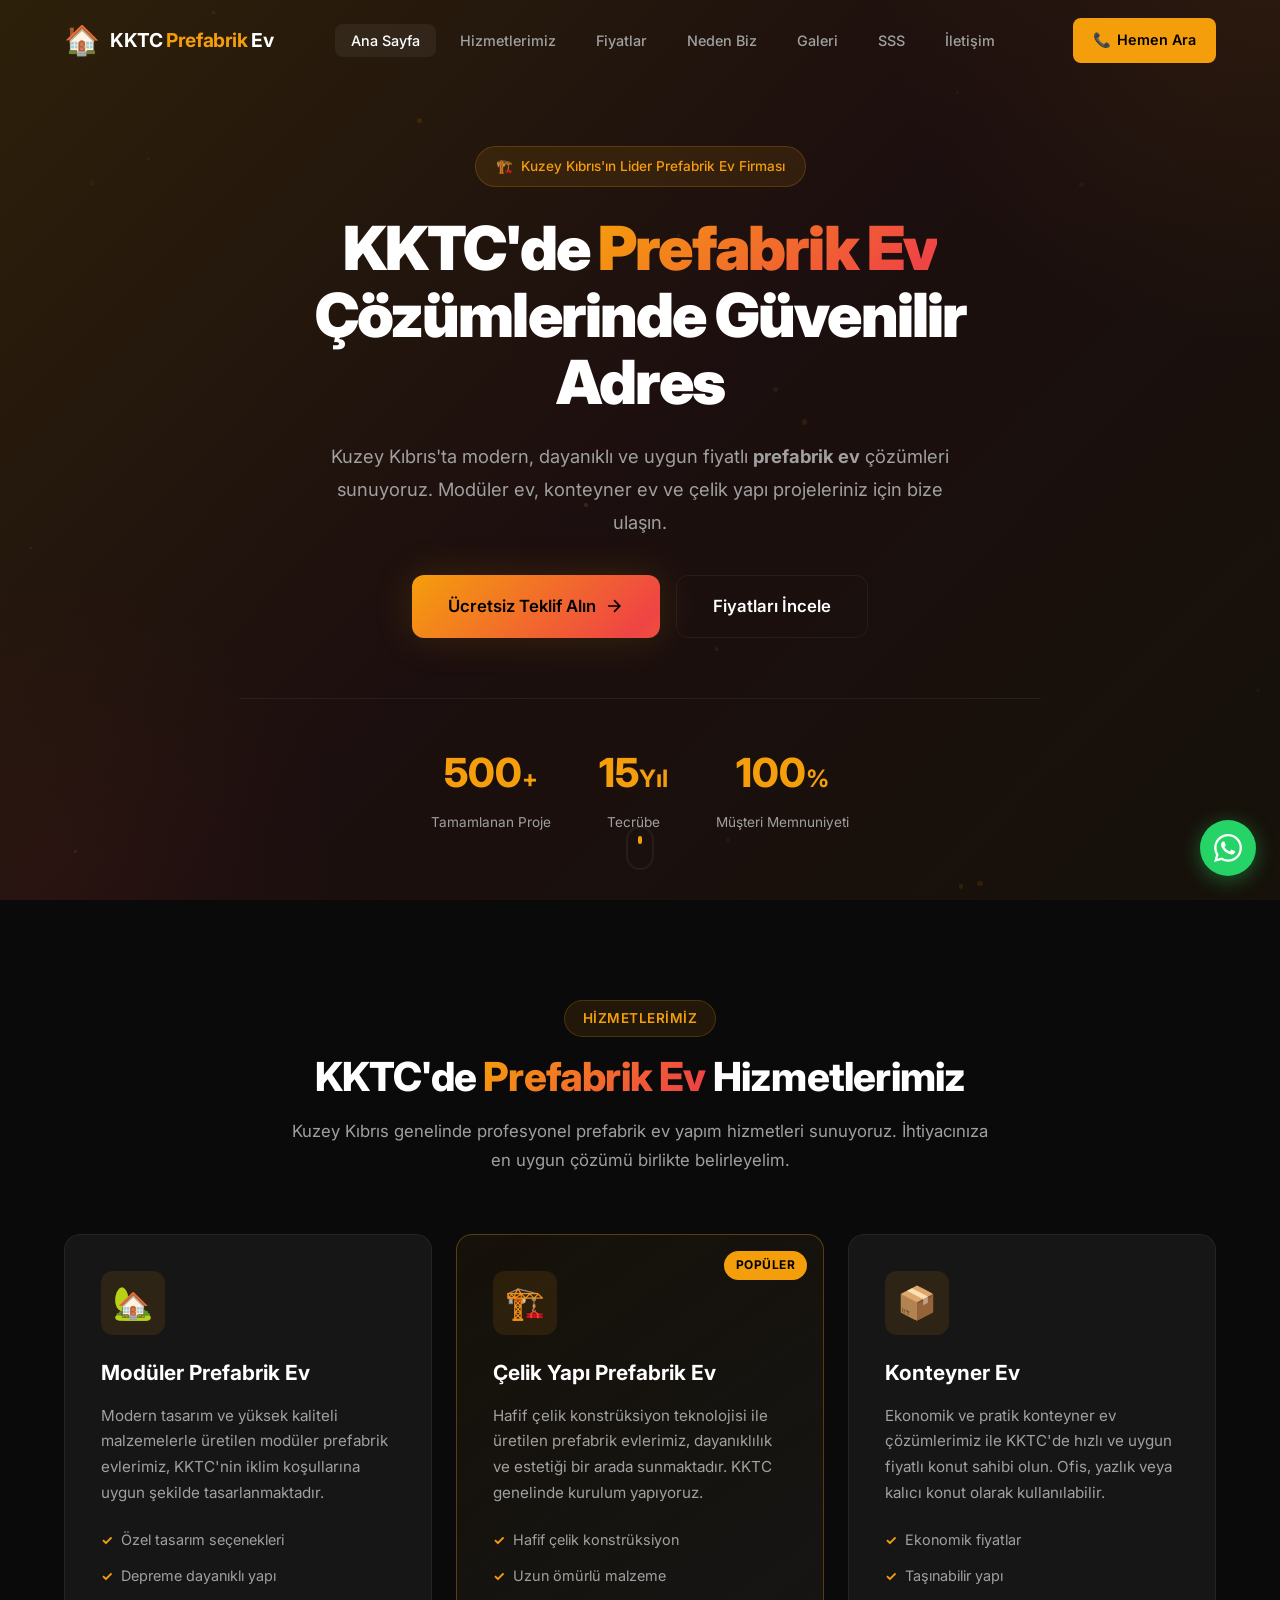
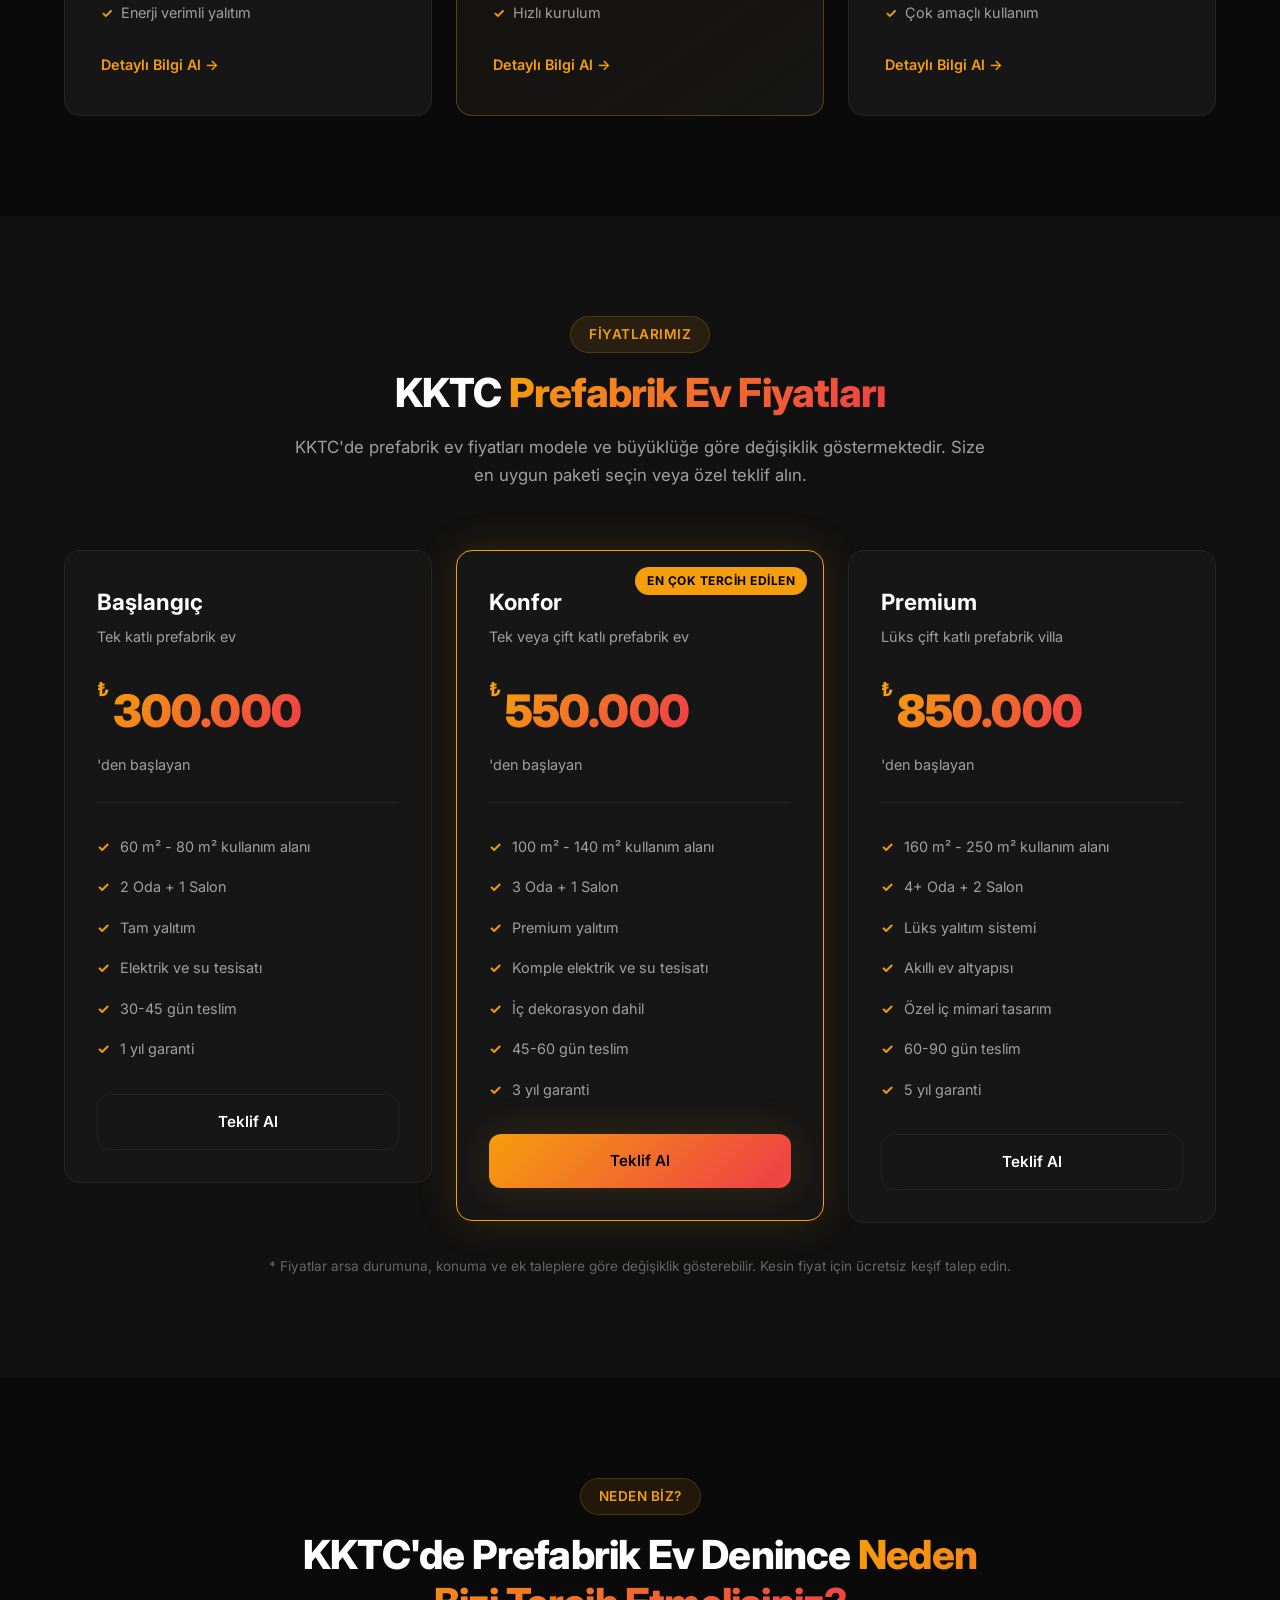
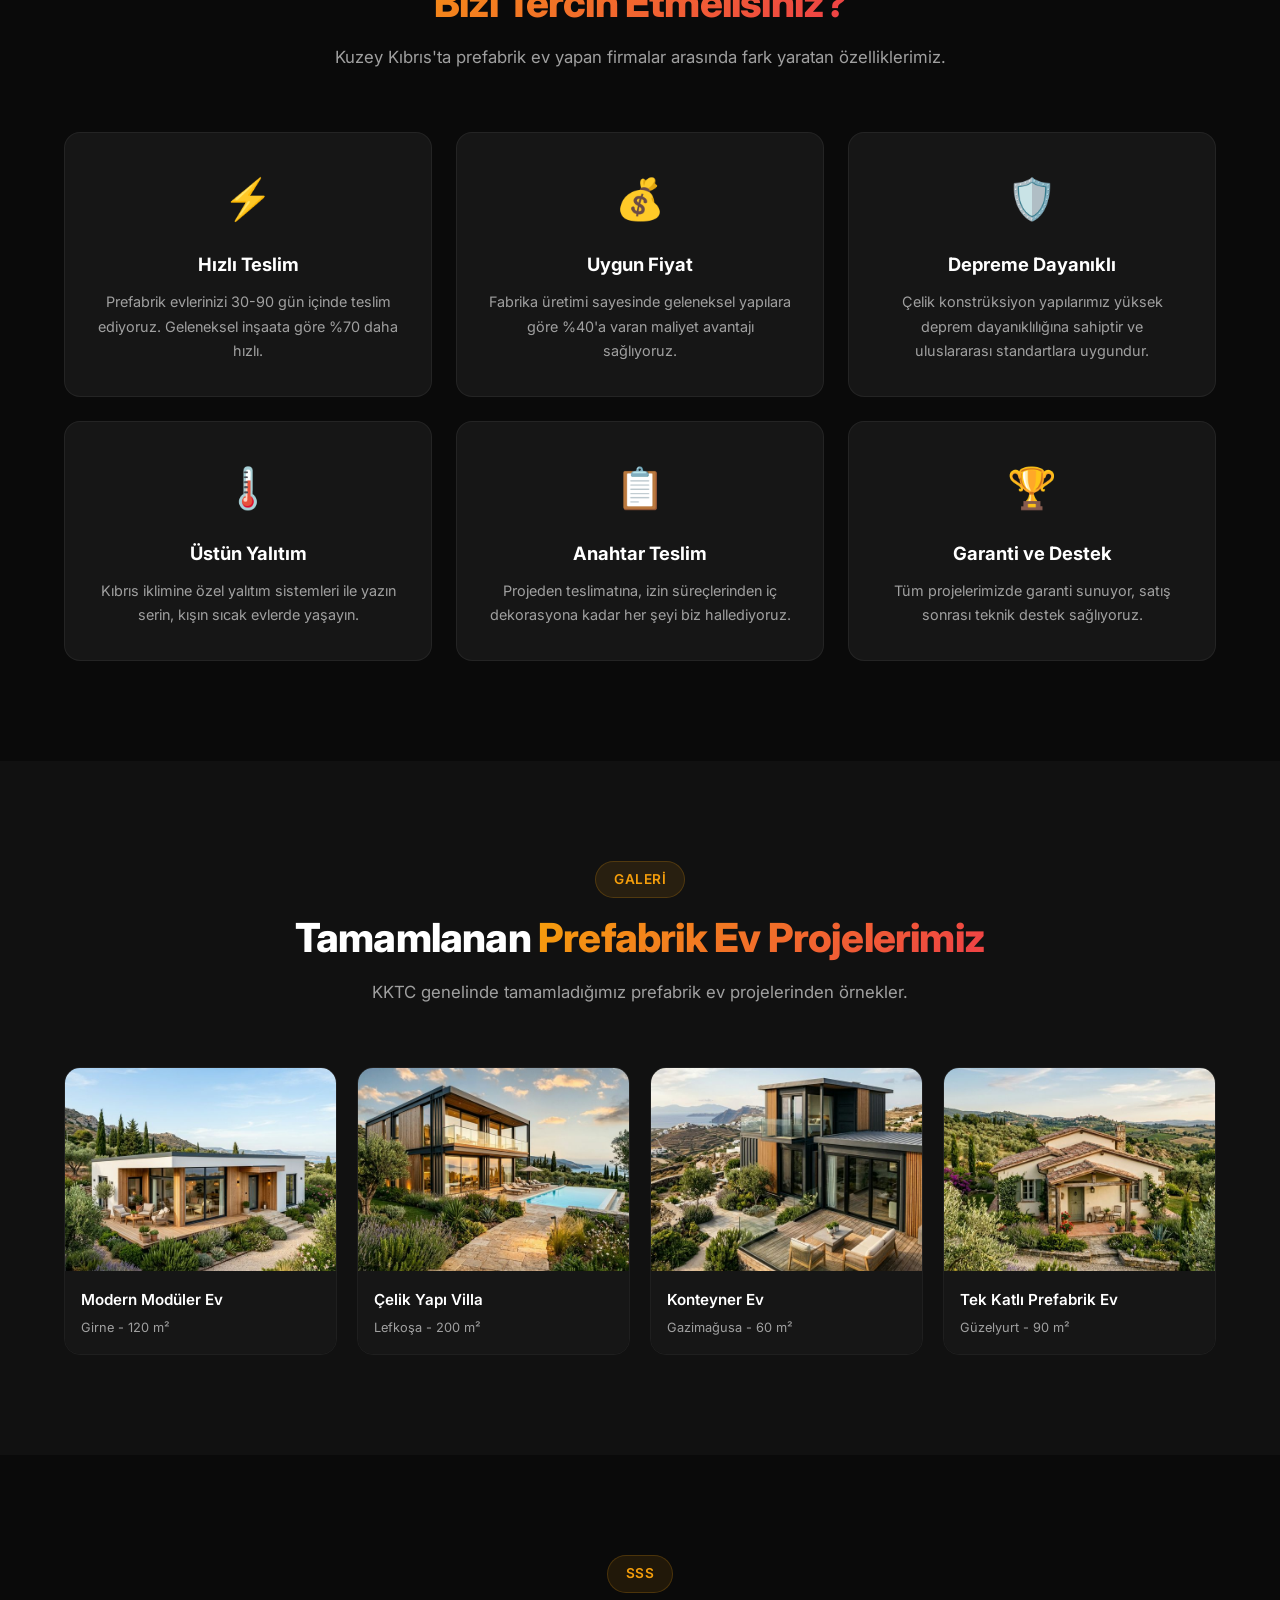
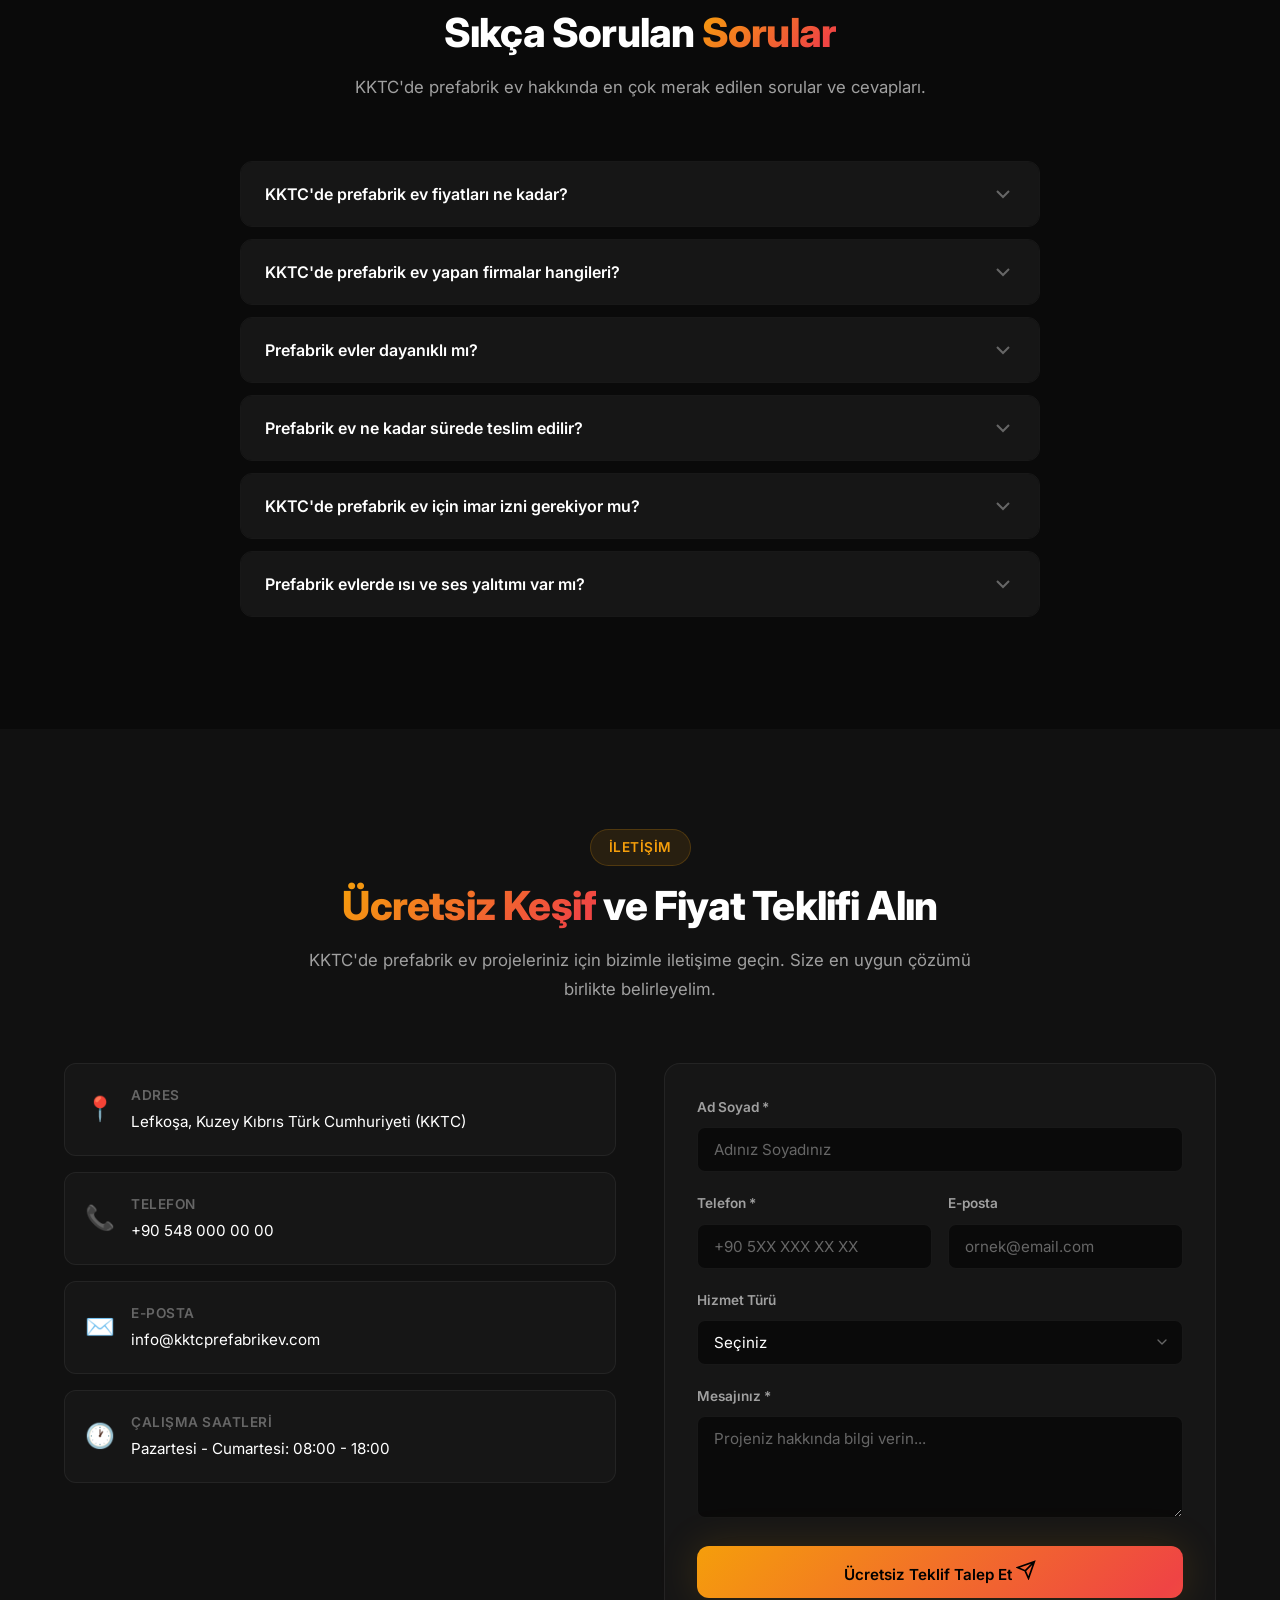
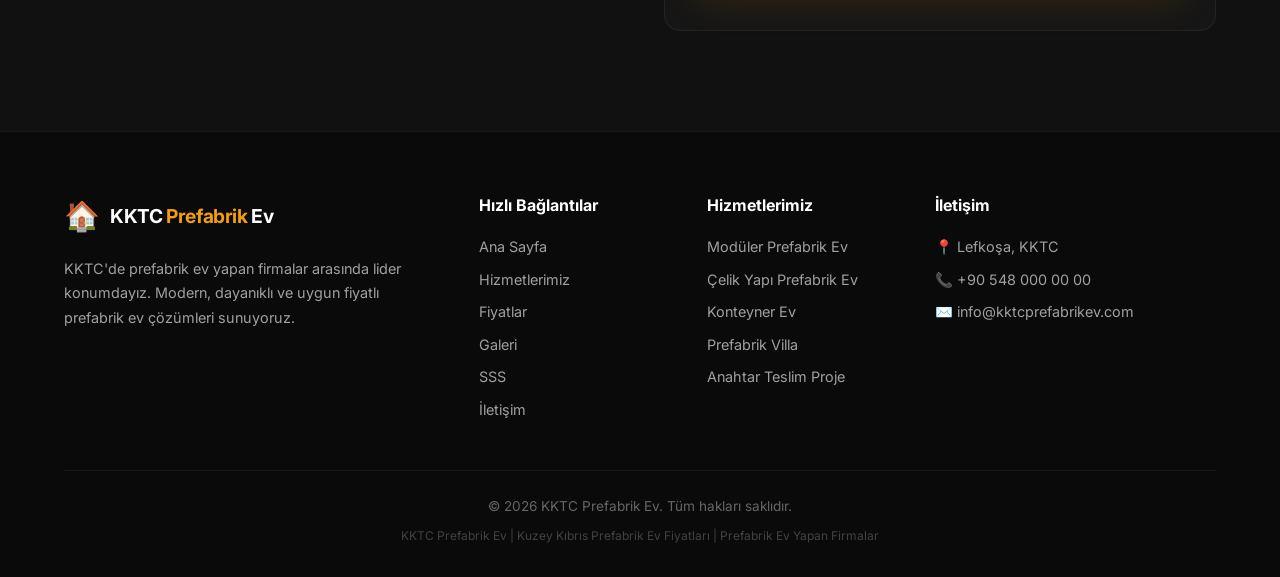
==== index.html @ 0583b2f5 "Add files via upload" ====
<!DOCTYPE html>
<html lang="tr">
<head>
    <meta charset="UTF-8">
    <meta name="viewport" content="width=device-width, initial-scale=1.0">
    <meta http-equiv="X-UA-Compatible" content="IE=edge">

    <!-- Primary SEO Meta Tags -->
    <title>KKTC Prefabrik Ev | Kuzey Kıbrıs'ta Prefabrik Ev Çözümleri ve Fiyatları</title>
    <meta name="description" content="KKTC'de prefabrik ev yapan firmalar arasında lider. Kuzey Kıbrıs'ta uygun prefabrik ev fiyatları, modüler ev, konteyner ev ve çelik yapı çözümleri. Ücretsiz keşif ve fiyat teklifi alın.">
    <meta name="keywords" content="kktc prefabrik ev, prefabrik ev kktc, kktc prefabrik ev fiyatları, kktc prefabrik ev yapan firmalar, kuzey kıbrıs prefabrik ev, kıbrıs prefabrik ev, modüler ev kktc, konteyner ev kktc">
    <meta name="author" content="KKTC Prefabrik Ev">
    <meta name="robots" content="index, follow, max-snippet:-1, max-image-preview:large, max-video-preview:-1">
    <link rel="canonical" href="https://www.kktcprefabrikev.com/">

    <!-- Open Graph / Facebook -->
    <meta property="og:type" content="website">
    <meta property="og:url" content="https://www.kktcprefabrikev.com/">
    <meta property="og:title" content="KKTC Prefabrik Ev | Kuzey Kıbrıs Prefabrik Ev Fiyatları">
    <meta property="og:description" content="KKTC'de prefabrik ev yapan firmalar arasında lider. Uygun fiyatlı, modern ve dayanıklı prefabrik ev çözümleri.">
    <meta property="og:image" content="https://www.kktcprefabrikev.com/images/og-image.jpg">
    <meta property="og:locale" content="tr_TR">
    <meta property="og:site_name" content="KKTC Prefabrik Ev">

    <!-- Twitter Card -->
    <meta name="twitter:card" content="summary_large_image">
    <meta name="twitter:url" content="https://www.kktcprefabrikev.com/">
    <meta name="twitter:title" content="KKTC Prefabrik Ev | Kuzey Kıbrıs Prefabrik Ev Fiyatları">
    <meta name="twitter:description" content="KKTC'de prefabrik ev yapan firmalar arasında lider. Uygun fiyatlı, modern ve dayanıklı prefabrik ev çözümleri.">
    <meta name="twitter:image" content="https://www.kktcprefabrikev.com/images/og-image.jpg">

    <!-- Hreflang -->
    <link rel="alternate" hreflang="tr" href="https://www.kktcprefabrikev.com/">
    <link rel="alternate" hreflang="x-default" href="https://www.kktcprefabrikev.com/">

    <!-- Favicon -->
    <link rel="icon" type="image/svg+xml" href="data:image/svg+xml,<svg xmlns='http://www.w3.org/2000/svg' viewBox='0 0 100 100'><text y='.9em' font-size='90'>🏠</text></svg>">

    <!-- Google Fonts -->
    <link rel="preconnect" href="https://fonts.googleapis.com">
    <link rel="preconnect" href="https://fonts.gstatic.com" crossorigin>
    <link href="https://fonts.googleapis.com/css2?family=Inter:wght@300;400;500;600;700;800;900&display=swap" rel="stylesheet">

    <!-- Stylesheets -->
    <link rel="stylesheet" href="style.css">
    <link rel="stylesheet" href="responsive.css">

    <!-- JSON-LD Structured Data: LocalBusiness -->
    <script type="application/ld+json">
    {
        "@context": "https://schema.org",
        "@type": "LocalBusiness",
        "name": "KKTC Prefabrik Ev",
        "description": "KKTC'de prefabrik ev yapan firmalar arasında lider. Kuzey Kıbrıs'ta uygun prefabrik ev fiyatları, modüler ev, konteyner ev ve çelik yapı çözümleri.",
        "url": "https://www.kktcprefabrikev.com",
        "telephone": "+90 548 000 00 00",
        "email": "info@kktcprefabrikev.com",
        "address": {
            "@type": "PostalAddress",
            "streetAddress": "Lefkoşa",
            "addressLocality": "Lefkoşa",
            "addressRegion": "KKTC",
            "addressCountry": "CY"
        },
        "geo": {
            "@type": "GeoCoordinates",
            "latitude": "35.1856",
            "longitude": "33.3823"
        },
        "image": "https://www.kktcprefabrikev.com/images/og-image.jpg",
        "priceRange": "₺₺",
        "openingHours": "Mo-Sa 08:00-18:00",
        "areaServed": {
            "@type": "Place",
            "name": "Kuzey Kıbrıs Türk Cumhuriyeti"
        },
        "sameAs": []
    }
    </script>

    <!-- JSON-LD Structured Data: FAQPage -->
    <script type="application/ld+json">
    {
        "@context": "https://schema.org",
        "@type": "FAQPage",
        "mainEntity": [
            {
                "@type": "Question",
                "name": "KKTC'de prefabrik ev fiyatları ne kadar?",
                "acceptedAnswer": {
                    "@type": "Answer",
                    "text": "KKTC'de prefabrik ev fiyatları modele, büyüklüğe ve malzeme kalitesine göre değişmektedir. Tek katlı prefabrik evler yaklaşık 300.000 TL'den başlarken, çift katlı lüks modeller 800.000 TL ve üzerine çıkabilmektedir. Detaylı fiyat bilgisi için bizimle iletişime geçin."
                }
            },
            {
                "@type": "Question",
                "name": "KKTC'de prefabrik ev yapan firmalar hangileri?",
                "acceptedAnswer": {
                    "@type": "Answer",
                    "text": "KKTC'de prefabrik ev yapan firmalar arasında biz KKTC Prefabrik Ev olarak lider konumdayız. Kuzey Kıbrıs genelinde modüler ev, konteyner ev ve çelik yapı çözümleri sunmaktayız."
                }
            },
            {
                "@type": "Question",
                "name": "Prefabrik evler dayanıklı mı?",
                "acceptedAnswer": {
                    "@type": "Answer",
                    "text": "Evet, modern prefabrik evler yüksek kaliteli çelik konstrüksiyon ve dayanıklı malzemelerle üretilmektedir. Depreme dayanıklı yapıları ve uzun ömürlü malzemeleri ile geleneksel yapılara eşdeğer veya daha üstün dayanıklılık sunar."
                }
            },
            {
                "@type": "Question",
                "name": "Prefabrik ev ne kadar sürede teslim edilir?",
                "acceptedAnswer": {
                    "@type": "Answer",
                    "text": "Prefabrik evlerimiz sipariş onayından itibaren ortalama 30-60 gün içinde teslim edilmektedir. Proje büyüklüğüne ve özel taleplere göre bu süre değişebilir."
                }
            },
            {
                "@type": "Question",
                "name": "KKTC'de prefabrik ev için imar izni gerekiyor mu?",
                "acceptedAnswer": {
                    "@type": "Answer",
                    "text": "Evet, KKTC'de prefabrik ev inşaatı için ilgili belediyeden imar izni ve yapı ruhsatı alınması gerekmektedir. Firmamız tüm izin süreçlerinde size yardımcı olmaktadır."
                }
            },
            {
                "@type": "Question",
                "name": "Prefabrik evlerde ısı ve ses yalıtımı var mı?",
                "acceptedAnswer": {
                    "@type": "Answer",
                    "text": "Evet, tüm prefabrik evlerimiz yüksek kaliteli ısı ve ses yalıtımı ile donatılmıştır. Kıbrıs'ın sıcak iklimine uygun özel yalıtım malzemeleri kullanılmaktadır."
                }
            }
        ]
    }
    </script>
</head>
<body>

    <!-- Header & Navigation -->
    <header id="header">
        <nav class="navbar" id="navbar">
            <div class="nav-container">
                <a href="#anasayfa" class="logo" aria-label="KKTC Prefabrik Ev Ana Sayfa">
                    <span class="logo-icon">🏠</span>
                    <span class="logo-text">KKTC <span class="logo-highlight">Prefabrik</span> Ev</span>
                </a>
                <ul class="nav-menu" id="nav-menu">
                    <li><a href="#anasayfa" class="nav-link active">Ana Sayfa</a></li>
                    <li><a href="#hizmetler" class="nav-link">Hizmetlerimiz</a></li>
                    <li><a href="#fiyatlar" class="nav-link">Fiyatlar</a></li>
                    <li><a href="#neden-biz" class="nav-link">Neden Biz</a></li>
                    <li><a href="#galeri" class="nav-link">Galeri</a></li>
                    <li><a href="#sss" class="nav-link">SSS</a></li>
                    <li><a href="#iletisim" class="nav-link">İletişim</a></li>
                </ul>
                <a href="tel:+905480000000" class="nav-cta" id="nav-cta">
                    <span class="cta-icon">📞</span> Hemen Ara
                </a>
                <button class="hamburger" id="hamburger" aria-label="Menüyü aç">
                    <span class="bar"></span>
                    <span class="bar"></span>
                    <span class="bar"></span>
                </button>
            </div>
        </nav>
    </header>

    <main>
        <!-- Hero Section -->
        <section id="anasayfa" class="hero" aria-label="Ana Sayfa">
            <div class="hero-bg-overlay"></div>
            <div class="hero-particles" id="hero-particles"></div>
            <div class="container hero-content">
                <div class="hero-badge">
                    <span>🏗️</span> Kuzey Kıbrıs'ın Lider Prefabrik Ev Firması
                </div>
                <h1>KKTC'de <span class="gradient-text">Prefabrik Ev</span> Çözümlerinde Güvenilir Adres</h1>
                <p class="hero-description">
                    Kuzey Kıbrıs'ta modern, dayanıklı ve uygun fiyatlı <strong>prefabrik ev</strong> çözümleri sunuyoruz.
                    Modüler ev, konteyner ev ve çelik yapı projeleriniz için bize ulaşın.
                </p>
                <div class="hero-actions">
                    <a href="#iletisim" class="btn btn-primary btn-lg">
                        <span>Ücretsiz Teklif Alın</span>
                        <svg width="20" height="20" viewBox="0 0 24 24" fill="none" stroke="currentColor" stroke-width="2"><path d="M5 12h14M12 5l7 7-7 7"/></svg>
                    </a>
                    <a href="#fiyatlar" class="btn btn-outline btn-lg">
                        <span>Fiyatları İncele</span>
                    </a>
                </div>
                <div class="hero-stats">
                    <div class="stat-item">
                        <span class="stat-number" data-count="500">0</span><span class="stat-suffix">+</span>
                        <span class="stat-label">Tamamlanan Proje</span>
                    </div>
                    <div class="stat-item">
                        <span class="stat-number" data-count="15">0</span><span class="stat-suffix">Yıl</span>
                        <span class="stat-label">Tecrübe</span>
                    </div>
                    <div class="stat-item">
                        <span class="stat-number" data-count="100">0</span><span class="stat-suffix">%</span>
                        <span class="stat-label">Müşteri Memnuniyeti</span>
                    </div>
                </div>
            </div>
            <div class="hero-scroll-indicator">
                <a href="#hizmetler" aria-label="Aşağı kaydır">
                    <span></span>
                </a>
            </div>
        </section>

        <!-- Hizmetler Section -->
        <section id="hizmetler" class="section services" aria-label="Hizmetlerimiz">
            <div class="container">
                <div class="section-header" data-animate>
                    <span class="section-badge">Hizmetlerimiz</span>
                    <h2>KKTC'de <span class="gradient-text">Prefabrik Ev</span> Hizmetlerimiz</h2>
                    <p class="section-desc">Kuzey Kıbrıs genelinde profesyonel prefabrik ev yapım hizmetleri sunuyoruz. İhtiyacınıza en uygun çözümü birlikte belirleyelim.</p>
                </div>
                <div class="services-grid">
                    <article class="service-card" data-animate>
                        <div class="service-icon-wrap">
                            <div class="service-icon">🏡</div>
                        </div>
                        <h3>Modüler Prefabrik Ev</h3>
                        <p>Modern tasarım ve yüksek kaliteli malzemelerle üretilen modüler prefabrik evlerimiz, KKTC'nin iklim koşullarına uygun şekilde tasarlanmaktadır.</p>
                        <ul class="service-features">
                            <li>Özel tasarım seçenekleri</li>
                            <li>Depreme dayanıklı yapı</li>
                            <li>Enerji verimli yalıtım</li>
                        </ul>
                        <a href="#iletisim" class="service-link">Detaylı Bilgi Al →</a>
                    </article>
                    <article class="service-card featured" data-animate>
                        <div class="featured-badge">Popüler</div>
                        <div class="service-icon-wrap">
                            <div class="service-icon">🏗️</div>
                        </div>
                        <h3>Çelik Yapı Prefabrik Ev</h3>
                        <p>Hafif çelik konstrüksiyon teknolojisi ile üretilen prefabrik evlerimiz, dayanıklılık ve estetiği bir arada sunmaktadır. KKTC genelinde kurulum yapıyoruz.</p>
                        <ul class="service-features">
                            <li>Hafif çelik konstrüksiyon</li>
                            <li>Uzun ömürlü malzeme</li>
                            <li>Hızlı kurulum</li>
                        </ul>
                        <a href="#iletisim" class="service-link">Detaylı Bilgi Al →</a>
                    </article>
                    <article class="service-card" data-animate>
                        <div class="service-icon-wrap">
                            <div class="service-icon">📦</div>
                        </div>
                        <h3>Konteyner Ev</h3>
                        <p>Ekonomik ve pratik konteyner ev çözümlerimiz ile KKTC'de hızlı ve uygun fiyatlı konut sahibi olun. Ofis, yazlık veya kalıcı konut olarak kullanılabilir.</p>
                        <ul class="service-features">
                            <li>Ekonomik fiyatlar</li>
                            <li>Taşınabilir yapı</li>
                            <li>Çok amaçlı kullanım</li>
                        </ul>
                        <a href="#iletisim" class="service-link">Detaylı Bilgi Al →</a>
                    </article>
                </div>
            </div>
        </section>

        <!-- Fiyatlar Section -->
        <section id="fiyatlar" class="section pricing" aria-label="KKTC Prefabrik Ev Fiyatları">
            <div class="container">
                <div class="section-header" data-animate>
                    <span class="section-badge">Fiyatlarımız</span>
                    <h2>KKTC <span class="gradient-text">Prefabrik Ev Fiyatları</span></h2>
                    <p class="section-desc">KKTC'de prefabrik ev fiyatları modele ve büyüklüğe göre değişiklik göstermektedir. Size en uygun paketi seçin veya özel teklif alın.</p>
                </div>
                <div class="pricing-grid">
                    <article class="pricing-card" data-animate>
                        <div class="pricing-header">
                            <h3>Başlangıç</h3>
                            <p class="pricing-desc">Tek katlı prefabrik ev</p>
                        </div>
                        <div class="pricing-body">
                            <div class="price">
                                <span class="price-currency">₺</span>
                                <span class="price-amount">300.000</span>
                                <span class="price-period">'den başlayan</span>
                            </div>
                            <ul class="pricing-features">
                                <li><span class="check">✓</span> 60 m² - 80 m² kullanım alanı</li>
                                <li><span class="check">✓</span> 2 Oda + 1 Salon</li>
                                <li><span class="check">✓</span> Tam yalıtım</li>
                                <li><span class="check">✓</span> Elektrik ve su tesisatı</li>
                                <li><span class="check">✓</span> 30-45 gün teslim</li>
                                <li><span class="check">✓</span> 1 yıl garanti</li>
                            </ul>
                            <a href="#iletisim" class="btn btn-outline btn-full">Teklif Al</a>
                        </div>
                    </article>
                    <article class="pricing-card featured" data-animate>
                        <div class="featured-badge">En Çok Tercih Edilen</div>
                        <div class="pricing-header">
                            <h3>Konfor</h3>
                            <p class="pricing-desc">Tek veya çift katlı prefabrik ev</p>
                        </div>
                        <div class="pricing-body">
                            <div class="price">
                                <span class="price-currency">₺</span>
                                <span class="price-amount">550.000</span>
                                <span class="price-period">'den başlayan</span>
                            </div>
                            <ul class="pricing-features">
                                <li><span class="check">✓</span> 100 m² - 140 m² kullanım alanı</li>
                                <li><span class="check">✓</span> 3 Oda + 1 Salon</li>
                                <li><span class="check">✓</span> Premium yalıtım</li>
                                <li><span class="check">✓</span> Komple elektrik ve su tesisatı</li>
                                <li><span class="check">✓</span> İç dekorasyon dahil</li>
                                <li><span class="check">✓</span> 45-60 gün teslim</li>
                                <li><span class="check">✓</span> 3 yıl garanti</li>
                            </ul>
                            <a href="#iletisim" class="btn btn-primary btn-full">Teklif Al</a>
                        </div>
                    </article>
                    <article class="pricing-card" data-animate>
                        <div class="pricing-header">
                            <h3>Premium</h3>
                            <p class="pricing-desc">Lüks çift katlı prefabrik villa</p>
                        </div>
                        <div class="pricing-body">
                            <div class="price">
                                <span class="price-currency">₺</span>
                                <span class="price-amount">850.000</span>
                                <span class="price-period">'den başlayan</span>
                            </div>
                            <ul class="pricing-features">
                                <li><span class="check">✓</span> 160 m² - 250 m² kullanım alanı</li>
                                <li><span class="check">✓</span> 4+ Oda + 2 Salon</li>
                                <li><span class="check">✓</span> Lüks yalıtım sistemi</li>
                                <li><span class="check">✓</span> Akıllı ev altyapısı</li>
                                <li><span class="check">✓</span> Özel iç mimari tasarım</li>
                                <li><span class="check">✓</span> 60-90 gün teslim</li>
                                <li><span class="check">✓</span> 5 yıl garanti</li>
                            </ul>
                            <a href="#iletisim" class="btn btn-outline btn-full">Teklif Al</a>
                        </div>
                    </article>
                </div>
                <p class="pricing-note">* Fiyatlar arsa durumuna, konuma ve ek taleplere göre değişiklik gösterebilir. Kesin fiyat için ücretsiz keşif talep edin.</p>
            </div>
        </section>

        <!-- Neden Biz Section -->
        <section id="neden-biz" class="section why-us" aria-label="Neden Biz">
            <div class="container">
                <div class="section-header" data-animate>
                    <span class="section-badge">Neden Biz?</span>
                    <h2>KKTC'de Prefabrik Ev Denince <span class="gradient-text">Neden Bizi Tercih Etmelisiniz?</span></h2>
                    <p class="section-desc">Kuzey Kıbrıs'ta prefabrik ev yapan firmalar arasında fark yaratan özelliklerimiz.</p>
                </div>
                <div class="why-us-grid">
                    <div class="why-us-card" data-animate>
                        <div class="why-icon">⚡</div>
                        <h3>Hızlı Teslim</h3>
                        <p>Prefabrik evlerinizi 30-90 gün içinde teslim ediyoruz. Geleneksel inşaata göre %70 daha hızlı.</p>
                    </div>
                    <div class="why-us-card" data-animate>
                        <div class="why-icon">💰</div>
                        <h3>Uygun Fiyat</h3>
                        <p>Fabrika üretimi sayesinde geleneksel yapılara göre %40'a varan maliyet avantajı sağlıyoruz.</p>
                    </div>
                    <div class="why-us-card" data-animate>
                        <div class="why-icon">🛡️</div>
                        <h3>Depreme Dayanıklı</h3>
                        <p>Çelik konstrüksiyon yapılarımız yüksek deprem dayanıklılığına sahiptir ve uluslararası standartlara uygundur.</p>
                    </div>
                    <div class="why-us-card" data-animate>
                        <div class="why-icon">🌡️</div>
                        <h3>Üstün Yalıtım</h3>
                        <p>Kıbrıs iklimine özel yalıtım sistemleri ile yazın serin, kışın sıcak evlerde yaşayın.</p>
                    </div>
                    <div class="why-us-card" data-animate>
                        <div class="why-icon">📋</div>
                        <h3>Anahtar Teslim</h3>
                        <p>Projeden teslimatına, izin süreçlerinden iç dekorasyona kadar her şeyi biz hallediyoruz.</p>
                    </div>
                    <div class="why-us-card" data-animate>
                        <div class="why-icon">🏆</div>
                        <h3>Garanti ve Destek</h3>
                        <p>Tüm projelerimizde garanti sunuyor, satış sonrası teknik destek sağlıyoruz.</p>
                    </div>
                </div>
            </div>
        </section>

        <!-- Galeri Section -->
        <section id="galeri" class="section gallery" aria-label="Proje Galerisi">
            <div class="container">
                <div class="section-header" data-animate>
                    <span class="section-badge">Galeri</span>
                    <h2>Tamamlanan <span class="gradient-text">Prefabrik Ev Projelerimiz</span></h2>
                    <p class="section-desc">KKTC genelinde tamamladığımız prefabrik ev projelerinden örnekler.</p>
                </div>
                <div class="gallery-grid">
                    <div class="gallery-item" data-animate>
                        <div class="gallery-image" id="gallery-img-1">
                            <img src="images/gallery-1.png" alt="KKTC Girne'de modern modüler prefabrik ev projesi - 120 m²" loading="lazy" width="400" height="300">
                        </div>
                        <div class="gallery-info">
                            <h3>Modern Modüler Ev</h3>
                            <p>Girne - 120 m²</p>
                        </div>
                    </div>
                    <div class="gallery-item" data-animate>
                        <div class="gallery-image" id="gallery-img-2">
                            <img src="images/gallery-2.png" alt="KKTC Lefkoşa'da çelik yapı prefabrik villa - 200 m²" loading="lazy" width="400" height="300">
                        </div>
                        <div class="gallery-info">
                            <h3>Çelik Yapı Villa</h3>
                            <p>Lefkoşa - 200 m²</p>
                        </div>
                    </div>
                    <div class="gallery-item" data-animate>
                        <div class="gallery-image" id="gallery-img-3">
                            <img src="images/gallery-3.png" alt="KKTC Gazimağusa'da konteyner ev projesi - 60 m²" loading="lazy" width="400" height="300">
                        </div>
                        <div class="gallery-info">
                            <h3>Konteyner Ev</h3>
                            <p>Gazimağusa - 60 m²</p>
                        </div>
                    </div>
                    <div class="gallery-item" data-animate>
                        <div class="gallery-image" id="gallery-img-4">
                            <img src="images/gallery-4.png" alt="KKTC Güzelyurt'ta tek katlı prefabrik ev - 90 m²" loading="lazy" width="400" height="300">
                        </div>
                        <div class="gallery-info">
                            <h3>Tek Katlı Prefabrik Ev</h3>
                            <p>Güzelyurt - 90 m²</p>
                        </div>
                    </div>
                </div>
            </div>
        </section>

        <!-- SSS (FAQ) Section -->
        <section id="sss" class="section faq" aria-label="Sıkça Sorulan Sorular">
            <div class="container">
                <div class="section-header" data-animate>
                    <span class="section-badge">SSS</span>
                    <h2>Sıkça Sorulan <span class="gradient-text">Sorular</span></h2>
                    <p class="section-desc">KKTC'de prefabrik ev hakkında en çok merak edilen sorular ve cevapları.</p>
                </div>
                <div class="faq-list" data-animate>
                    <div class="faq-item">
                        <button class="faq-question" aria-expanded="false">
                            <span>KKTC'de prefabrik ev fiyatları ne kadar?</span>
                            <svg class="faq-arrow" width="24" height="24" viewBox="0 0 24 24" fill="none" stroke="currentColor" stroke-width="2"><path d="M6 9l6 6 6-6"/></svg>
                        </button>
                        <div class="faq-answer">
                            <p>KKTC'de prefabrik ev fiyatları modele, büyüklüğe ve malzeme kalitesine göre değişmektedir. Tek katlı prefabrik evler yaklaşık 300.000 TL'den başlarken, çift katlı lüks modeller 800.000 TL ve üzerine çıkabilmektedir. Detaylı fiyat bilgisi için bizimle iletişime geçin.</p>
                        </div>
                    </div>
                    <div class="faq-item">
                        <button class="faq-question" aria-expanded="false">
                            <span>KKTC'de prefabrik ev yapan firmalar hangileri?</span>
                            <svg class="faq-arrow" width="24" height="24" viewBox="0 0 24 24" fill="none" stroke="currentColor" stroke-width="2"><path d="M6 9l6 6 6-6"/></svg>
                        </button>
                        <div class="faq-answer">
                            <p>KKTC'de prefabrik ev yapan firmalar arasında biz KKTC Prefabrik Ev olarak lider konumdayız. Kuzey Kıbrıs genelinde modüler ev, konteyner ev ve çelik yapı çözümleri sunmaktayız. 15 yılı aşkın tecrübemiz ve 500'den fazla tamamlanmış projemizle hizmetinizdeyiz.</p>
                        </div>
                    </div>
                    <div class="faq-item">
                        <button class="faq-question" aria-expanded="false">
                            <span>Prefabrik evler dayanıklı mı?</span>
                            <svg class="faq-arrow" width="24" height="24" viewBox="0 0 24 24" fill="none" stroke="currentColor" stroke-width="2"><path d="M6 9l6 6 6-6"/></svg>
                        </button>
                        <div class="faq-answer">
                            <p>Evet, modern prefabrik evler yüksek kaliteli çelik konstrüksiyon ve dayanıklı malzemelerle üretilmektedir. Depreme dayanıklı yapıları ve uzun ömürlü malzemeleri ile geleneksel yapılara eşdeğer veya daha üstün dayanıklılık sunar.</p>
                        </div>
                    </div>
                    <div class="faq-item">
                        <button class="faq-question" aria-expanded="false">
                            <span>Prefabrik ev ne kadar sürede teslim edilir?</span>
                            <svg class="faq-arrow" width="24" height="24" viewBox="0 0 24 24" fill="none" stroke="currentColor" stroke-width="2"><path d="M6 9l6 6 6-6"/></svg>
                        </button>
                        <div class="faq-answer">
                            <p>Prefabrik evlerimiz sipariş onayından itibaren ortalama 30-60 gün içinde teslim edilmektedir. Proje büyüklüğüne ve özel taleplere göre bu süre değişebilir. Premium villa projelerinde teslim süresi 60-90 gün olabilmektedir.</p>
                        </div>
                    </div>
                    <div class="faq-item">
                        <button class="faq-question" aria-expanded="false">
                            <span>KKTC'de prefabrik ev için imar izni gerekiyor mu?</span>
                            <svg class="faq-arrow" width="24" height="24" viewBox="0 0 24 24" fill="none" stroke="currentColor" stroke-width="2"><path d="M6 9l6 6 6-6"/></svg>
                        </button>
                        <div class="faq-answer">
                            <p>Evet, KKTC'de prefabrik ev inşaatı için ilgili belediyeden imar izni ve yapı ruhsatı alınması gerekmektedir. Firmamız tüm izin süreçlerinde size yardımcı olmaktadır ve gerekli başvuruları sizin adınıza takip etmektedir.</p>
                        </div>
                    </div>
                    <div class="faq-item">
                        <button class="faq-question" aria-expanded="false">
                            <span>Prefabrik evlerde ısı ve ses yalıtımı var mı?</span>
                            <svg class="faq-arrow" width="24" height="24" viewBox="0 0 24 24" fill="none" stroke="currentColor" stroke-width="2"><path d="M6 9l6 6 6-6"/></svg>
                        </button>
                        <div class="faq-answer">
                            <p>Evet, tüm prefabrik evlerimiz yüksek kaliteli ısı ve ses yalıtımı ile donatılmıştır. Kıbrıs'ın sıcak iklimine uygun özel yalıtım malzemeleri kullanılmakta olup, enerji tasarrufu sağlanmaktadır.</p>
                        </div>
                    </div>
                </div>
            </div>
        </section>

        <!-- İletişim Section -->
        <section id="iletisim" class="section contact" aria-label="İletişim">
            <div class="container">
                <div class="section-header" data-animate>
                    <span class="section-badge">İletişim</span>
                    <h2><span class="gradient-text">Ücretsiz Keşif</span> ve Fiyat Teklifi Alın</h2>
                    <p class="section-desc">KKTC'de prefabrik ev projeleriniz için bizimle iletişime geçin. Size en uygun çözümü birlikte belirleyelim.</p>
                </div>
                <div class="contact-grid">
                    <div class="contact-info" data-animate>
                        <div class="contact-card">
                            <div class="contact-icon">📍</div>
                            <div>
                                <h3>Adres</h3>
                                <p>Lefkoşa, Kuzey Kıbrıs Türk Cumhuriyeti (KKTC)</p>
                            </div>
                        </div>
                        <div class="contact-card">
                            <div class="contact-icon">📞</div>
                            <div>
                                <h3>Telefon</h3>
                                <p><a href="tel:+905480000000">+90 548 000 00 00</a></p>
                            </div>
                        </div>
                        <div class="contact-card">
                            <div class="contact-icon">✉️</div>
                            <div>
                                <h3>E-posta</h3>
                                <p><a href="mailto:info@kktcprefabrikev.com">info@kktcprefabrikev.com</a></p>
                            </div>
                        </div>
                        <div class="contact-card">
                            <div class="contact-icon">🕐</div>
                            <div>
                                <h3>Çalışma Saatleri</h3>
                                <p>Pazartesi - Cumartesi: 08:00 - 18:00</p>
                            </div>
                        </div>
                    </div>
                    <form class="contact-form" data-animate id="contact-form" action="#" method="POST">
                        <div class="form-group">
                            <label for="name">Ad Soyad *</label>
                            <input type="text" id="name" name="name" placeholder="Adınız Soyadınız" required>
                        </div>
                        <div class="form-row">
                            <div class="form-group">
                                <label for="phone">Telefon *</label>
                                <input type="tel" id="phone" name="phone" placeholder="+90 5XX XXX XX XX" required>
                            </div>
                            <div class="form-group">
                                <label for="email">E-posta</label>
                                <input type="email" id="email" name="email" placeholder="ornek@email.com">
                            </div>
                        </div>
                        <div class="form-group">
                            <label for="service">Hizmet Türü</label>
                            <select id="service" name="service">
                                <option value="">Seçiniz</option>
                                <option value="moduler">Modüler Prefabrik Ev</option>
                                <option value="celik">Çelik Yapı Prefabrik Ev</option>
                                <option value="konteyner">Konteyner Ev</option>
                                <option value="villa">Prefabrik Villa</option>
                                <option value="diger">Diğer</option>
                            </select>
                        </div>
                        <div class="form-group">
                            <label for="message">Mesajınız *</label>
                            <textarea id="message" name="message" rows="4" placeholder="Projeniz hakkında bilgi verin..." required></textarea>
                        </div>
                        <button type="submit" class="btn btn-primary btn-full" id="submit-btn">
                            <span>Ücretsiz Teklif Talep Et</span>
                            <svg width="20" height="20" viewBox="0 0 24 24" fill="none" stroke="currentColor" stroke-width="2"><path d="M22 2L11 13M22 2l-7 20-4-9-9-4 20-7z"/></svg>
                        </button>
                    </form>
                </div>
            </div>
        </section>
    </main>

    <!-- Footer -->
    <footer class="footer" id="footer">
        <div class="container">
            <div class="footer-grid">
                <div class="footer-about">
                    <a href="#anasayfa" class="footer-logo">
                        <span class="logo-icon">🏠</span>
                        <span class="logo-text">KKTC <span class="logo-highlight">Prefabrik</span> Ev</span>
                    </a>
                    <p>KKTC'de prefabrik ev yapan firmalar arasında lider konumdayız. Modern, dayanıklı ve uygun fiyatlı prefabrik ev çözümleri sunuyoruz.</p>
                </div>
                <div class="footer-links">
                    <h4>Hızlı Bağlantılar</h4>
                    <ul>
                        <li><a href="#anasayfa">Ana Sayfa</a></li>
                        <li><a href="#hizmetler">Hizmetlerimiz</a></li>
                        <li><a href="#fiyatlar">Fiyatlar</a></li>
                        <li><a href="#galeri">Galeri</a></li>
                        <li><a href="#sss">SSS</a></li>
                        <li><a href="#iletisim">İletişim</a></li>
                    </ul>
                </div>
                <div class="footer-services">
                    <h4>Hizmetlerimiz</h4>
                    <ul>
                        <li><a href="#hizmetler">Modüler Prefabrik Ev</a></li>
                        <li><a href="#hizmetler">Çelik Yapı Prefabrik Ev</a></li>
                        <li><a href="#hizmetler">Konteyner Ev</a></li>
                        <li><a href="#hizmetler">Prefabrik Villa</a></li>
                        <li><a href="#hizmetler">Anahtar Teslim Proje</a></li>
                    </ul>
                </div>
                <div class="footer-contact">
                    <h4>İletişim</h4>
                    <ul>
                        <li>📍 Lefkoşa, KKTC</li>
                        <li>📞 <a href="tel:+905480000000">+90 548 000 00 00</a></li>
                        <li>✉️ <a href="mailto:info@kktcprefabrikev.com">info@kktcprefabrikev.com</a></li>
                    </ul>
                </div>
            </div>
            <div class="footer-bottom">
                <p>&copy; 2026 KKTC Prefabrik Ev. Tüm hakları saklıdır.</p>
                <p class="footer-seo">KKTC Prefabrik Ev | Kuzey Kıbrıs Prefabrik Ev Fiyatları | Prefabrik Ev Yapan Firmalar</p>
            </div>
        </div>
    </footer>

    <!-- WhatsApp Float Button -->
    <a href="https://wa.me/905480000000" class="whatsapp-float" target="_blank" rel="noopener noreferrer" aria-label="WhatsApp ile iletişime geçin">
        <svg width="28" height="28" viewBox="0 0 24 24" fill="white"><path d="M17.472 14.382c-.297-.149-1.758-.867-2.03-.967-.273-.099-.471-.148-.67.15-.197.297-.767.966-.94 1.164-.173.199-.347.223-.644.075-.297-.15-1.255-.463-2.39-1.475-.883-.788-1.48-1.761-1.653-2.059-.173-.297-.018-.458.13-.606.134-.133.298-.347.446-.52.149-.174.198-.298.298-.497.099-.198.05-.371-.025-.52-.075-.149-.669-1.612-.916-2.207-.242-.579-.487-.5-.669-.51-.173-.008-.371-.01-.57-.01-.198 0-.52.074-.792.372-.272.297-1.04 1.016-1.04 2.479 0 1.462 1.065 2.875 1.213 3.074.149.198 2.096 3.2 5.077 4.487.709.306 1.262.489 1.694.625.712.227 1.36.195 1.871.118.571-.085 1.758-.719 2.006-1.413.248-.694.248-1.289.173-1.413-.074-.124-.272-.198-.57-.347m-5.421 7.403h-.004a9.87 9.87 0 01-5.031-1.378l-.361-.214-3.741.982.998-3.648-.235-.374a9.86 9.86 0 01-1.51-5.26c.001-5.45 4.436-9.884 9.888-9.884 2.64 0 5.122 1.03 6.988 2.898a9.825 9.825 0 012.893 6.994c-.003 5.45-4.437 9.884-9.885 9.884m8.413-18.297A11.815 11.815 0 0012.05 0C5.495 0 .16 5.335.157 11.892c0 2.096.547 4.142 1.588 5.945L.057 24l6.305-1.654a11.882 11.882 0 005.683 1.448h.005c6.554 0 11.89-5.335 11.893-11.893a11.821 11.821 0 00-3.48-8.413z"/></svg>
    </a>

    <script src="script.js"></script>
</body>
</html>
---- style.css ----
/* =============================================
   KKTC Prefabrik Ev - Premium Dark Theme
   ============================================= */

/* CSS Custom Properties */
:root {
    --bg-primary: #0a0a0a;
    --bg-secondary: #111111;
    --bg-card: #161616;
    --bg-card-hover: #1a1a1a;
    --bg-glass: rgba(255, 255, 255, 0.03);
    --bg-glass-hover: rgba(255, 255, 255, 0.06);

    --text-primary: #ffffff;
    --text-secondary: #a0a0a0;
    --text-muted: #666666;

    --accent-primary: #f59e0b;
    --accent-secondary: #d97706;
    --accent-light: rgba(245, 158, 11, 0.1);
    --accent-glow: rgba(245, 158, 11, 0.3);

    --gradient-primary: linear-gradient(135deg, #f59e0b 0%, #ef4444 50%, #f59e0b 100%);
    --gradient-hero: linear-gradient(135deg, rgba(245, 158, 11, 0.15) 0%, rgba(239, 68, 68, 0.08) 50%, rgba(245, 158, 11, 0.05) 100%);
    --gradient-card: linear-gradient(145deg, rgba(255,255,255,0.05) 0%, rgba(255,255,255,0.01) 100%);

    --border-color: rgba(255, 255, 255, 0.06);
    --border-hover: rgba(245, 158, 11, 0.3);

    --shadow-sm: 0 2px 8px rgba(0, 0, 0, 0.3);
    --shadow-md: 0 8px 32px rgba(0, 0, 0, 0.4);
    --shadow-lg: 0 16px 64px rgba(0, 0, 0, 0.5);
    --shadow-glow: 0 0 40px rgba(245, 158, 11, 0.15);

    --radius-sm: 8px;
    --radius-md: 12px;
    --radius-lg: 16px;
    --radius-xl: 24px;

    --transition: all 0.3s cubic-bezier(0.4, 0, 0.2, 1);
    --transition-slow: all 0.6s cubic-bezier(0.4, 0, 0.2, 1);

    --container-max: 1200px;
    --section-padding: 100px 0;
}

/* Reset & Base */
*, *::before, *::after {
    margin: 0;
    padding: 0;
    box-sizing: border-box;
}

html {
    scroll-behavior: smooth;
    scroll-padding-top: 80px;
}

body {
    font-family: 'Inter', -apple-system, BlinkMacSystemFont, 'Segoe UI', sans-serif;
    background-color: var(--bg-primary);
    color: var(--text-primary);
    line-height: 1.7;
    overflow-x: hidden;
    -webkit-font-smoothing: antialiased;
    -moz-osx-font-smoothing: grayscale;
}

a {
    text-decoration: none;
    color: inherit;
    transition: var(--transition);
}

ul {
    list-style: none;
}

img {
    max-width: 100%;
    height: auto;
    display: block;
}

.container {
    max-width: var(--container-max);
    margin: 0 auto;
    padding: 0 24px;
}

.section {
    padding: var(--section-padding);
    position: relative;
}

/* =============================================
   Section Headers
   ============================================= */
.section-header {
    text-align: center;
    max-width: 700px;
    margin: 0 auto 60px;
}

.section-badge {
    display: inline-block;
    padding: 6px 18px;
    background: var(--accent-light);
    border: 1px solid rgba(245, 158, 11, 0.2);
    border-radius: 50px;
    color: var(--accent-primary);
    font-size: 0.85rem;
    font-weight: 600;
    letter-spacing: 0.5px;
    margin-bottom: 16px;
    text-transform: uppercase;
}

.section-header h2 {
    font-size: 2.5rem;
    font-weight: 800;
    line-height: 1.2;
    margin-bottom: 16px;
    letter-spacing: -0.02em;
}

.section-desc {
    color: var(--text-secondary);
    font-size: 1.05rem;
    line-height: 1.7;
}

.gradient-text {
    background: var(--gradient-primary);
    background-size: 200% auto;
    -webkit-background-clip: text;
    -webkit-text-fill-color: transparent;
    background-clip: text;
    animation: gradientShift 4s ease infinite;
}

@keyframes gradientShift {
    0%, 100% { background-position: 0% center; }
    50% { background-position: 100% center; }
}

/* =============================================
   Buttons
   ============================================= */
.btn {
    display: inline-flex;
    align-items: center;
    gap: 8px;
    padding: 14px 28px;
    border-radius: var(--radius-md);
    font-size: 0.95rem;
    font-weight: 600;
    border: none;
    cursor: pointer;
    transition: var(--transition);
    font-family: inherit;
    position: relative;
    overflow: hidden;
}

.btn-primary {
    background: var(--gradient-primary);
    background-size: 200% auto;
    color: #000;
    box-shadow: var(--shadow-glow);
}

.btn-primary:hover {
    background-position: right center;
    transform: translateY(-2px);
    box-shadow: 0 0 60px rgba(245, 158, 11, 0.25);
}

.btn-outline {
    background: transparent;
    color: var(--text-primary);
    border: 1px solid var(--border-color);
    backdrop-filter: blur(10px);
}

.btn-outline:hover {
    border-color: var(--accent-primary);
    background: var(--accent-light);
    color: var(--accent-primary);
    transform: translateY(-2px);
}

.btn-lg {
    padding: 16px 36px;
    font-size: 1.05rem;
}

.btn-full {
    width: 100%;
    justify-content: center;
}

/* =============================================
   Navigation
   ============================================= */
.navbar {
    position: fixed;
    top: 0;
    left: 0;
    right: 0;
    z-index: 1000;
    padding: 16px 0;
    transition: var(--transition);
    background: transparent;
}

.navbar.scrolled {
    padding: 10px 0;
    background: rgba(10, 10, 10, 0.9);
    backdrop-filter: blur(20px);
    border-bottom: 1px solid var(--border-color);
}

.nav-container {
    max-width: var(--container-max);
    margin: 0 auto;
    padding: 0 24px;
    display: flex;
    align-items: center;
    justify-content: space-between;
}

.logo {
    display: flex;
    align-items: center;
    gap: 10px;
    z-index: 1001;
}

.logo-icon {
    font-size: 1.8rem;
}

.logo-text {
    font-size: 1.2rem;
    font-weight: 700;
    letter-spacing: -0.02em;
}

.logo-highlight {
    color: var(--accent-primary);
}

.nav-menu {
    display: flex;
    gap: 8px;
}

.nav-link {
    padding: 8px 16px;
    font-size: 0.9rem;
    font-weight: 500;
    color: var(--text-secondary);
    border-radius: var(--radius-sm);
    transition: var(--transition);
}

.nav-link:hover,
.nav-link.active {
    color: var(--text-primary);
    background: var(--bg-glass-hover);
}

.nav-cta {
    display: inline-flex;
    align-items: center;
    gap: 6px;
    padding: 10px 20px;
    background: var(--accent-primary);
    color: #000;
    border-radius: var(--radius-sm);
    font-size: 0.9rem;
    font-weight: 600;
    transition: var(--transition);
}

.nav-cta:hover {
    background: var(--accent-secondary);
    transform: translateY(-1px);
}

.hamburger {
    display: none;
    flex-direction: column;
    gap: 5px;
    background: none;
    border: none;
    cursor: pointer;
    padding: 5px;
    z-index: 1001;
}

.hamburger .bar {
    width: 24px;
    height: 2px;
    background: var(--text-primary);
    transition: var(--transition);
    border-radius: 2px;
}

.hamburger.active .bar:nth-child(1) {
    transform: rotate(45deg) translate(5px, 5px);
}

.hamburger.active .bar:nth-child(2) {
    opacity: 0;
}

.hamburger.active .bar:nth-child(3) {
    transform: rotate(-45deg) translate(5px, -5px);
}

/* =============================================
   Hero Section
   ============================================= */
.hero {
    min-height: 100vh;
    display: flex;
    align-items: center;
    position: relative;
    overflow: hidden;
    padding-top: 80px;
}

.hero-bg-overlay {
    position: absolute;
    inset: 0;
    background: var(--gradient-hero);
    z-index: 0;
}

.hero-bg-overlay::before {
    content: '';
    position: absolute;
    top: -50%;
    right: -30%;
    width: 800px;
    height: 800px;
    background: radial-gradient(circle, rgba(245, 158, 11, 0.08) 0%, transparent 70%);
    animation: orbFloat 15s ease-in-out infinite;
}

.hero-bg-overlay::after {
    content: '';
    position: absolute;
    bottom: -30%;
    left: -20%;
    width: 600px;
    height: 600px;
    background: radial-gradient(circle, rgba(239, 68, 68, 0.05) 0%, transparent 70%);
    animation: orbFloat 20s ease-in-out infinite reverse;
}

@keyframes orbFloat {
    0%, 100% { transform: translate(0, 0) scale(1); }
    33% { transform: translate(30px, -30px) scale(1.05); }
    66% { transform: translate(-20px, 20px) scale(0.95); }
}

.hero-particles {
    position: absolute;
    inset: 0;
    z-index: 0;
    overflow: hidden;
}

.hero-content {
    position: relative;
    z-index: 1;
    text-align: center;
    max-width: 850px;
    margin: 0 auto;
}

.hero-badge {
    display: inline-flex;
    align-items: center;
    gap: 8px;
    padding: 8px 20px;
    background: var(--accent-light);
    border: 1px solid rgba(245, 158, 11, 0.2);
    border-radius: 50px;
    font-size: 0.85rem;
    font-weight: 500;
    color: var(--accent-primary);
    margin-bottom: 28px;
    animation: fadeInUp 0.8s ease;
}

.hero h1 {
    font-size: 3.8rem;
    font-weight: 900;
    line-height: 1.1;
    margin-bottom: 24px;
    letter-spacing: -0.03em;
    animation: fadeInUp 0.8s ease 0.1s both;
}

.hero-description {
    font-size: 1.15rem;
    color: var(--text-secondary);
    line-height: 1.8;
    margin-bottom: 36px;
    max-width: 650px;
    margin-left: auto;
    margin-right: auto;
    animation: fadeInUp 0.8s ease 0.2s both;
}

.hero-actions {
    display: flex;
    gap: 16px;
    justify-content: center;
    flex-wrap: wrap;
    margin-bottom: 60px;
    animation: fadeInUp 0.8s ease 0.3s both;
}

.hero-stats {
    display: flex;
    justify-content: center;
    gap: 48px;
    padding-top: 40px;
    border-top: 1px solid var(--border-color);
    animation: fadeInUp 0.8s ease 0.4s both;
}

.stat-item {
    text-align: center;
}

.stat-number {
    font-size: 2.5rem;
    font-weight: 800;
    color: var(--accent-primary);
    display: inline;
}

.stat-suffix {
    font-size: 1.5rem;
    font-weight: 700;
    color: var(--accent-primary);
}

.stat-label {
    display: block;
    font-size: 0.85rem;
    color: var(--text-secondary);
    margin-top: 4px;
}

.hero-scroll-indicator {
    position: absolute;
    bottom: 30px;
    left: 50%;
    transform: translateX(-50%);
    z-index: 1;
}

.hero-scroll-indicator a {
    display: block;
    width: 28px;
    height: 44px;
    border: 2px solid var(--border-color);
    border-radius: 14px;
    position: relative;
}

.hero-scroll-indicator span {
    display: block;
    width: 4px;
    height: 8px;
    background: var(--accent-primary);
    border-radius: 2px;
    position: absolute;
    top: 8px;
    left: 50%;
    transform: translateX(-50%);
    animation: scrollBounce 2s ease-in-out infinite;
}

@keyframes scrollBounce {
    0%, 100% { top: 8px; opacity: 1; }
    50% { top: 24px; opacity: 0.3; }
}

/* =============================================
   Services Section
   ============================================= */
.services-grid {
    display: grid;
    grid-template-columns: repeat(3, 1fr);
    gap: 24px;
}

.service-card {
    background: var(--bg-card);
    border: 1px solid var(--border-color);
    border-radius: var(--radius-lg);
    padding: 36px;
    transition: var(--transition);
    position: relative;
    overflow: hidden;
}

.service-card::before {
    content: '';
    position: absolute;
    top: 0;
    left: 0;
    right: 0;
    height: 3px;
    background: var(--gradient-primary);
    background-size: 200% auto;
    transform: scaleX(0);
    transition: var(--transition);
}

.service-card:hover::before {
    transform: scaleX(1);
}

.service-card:hover {
    transform: translateY(-4px);
    border-color: var(--border-hover);
    box-shadow: var(--shadow-md);
}

.service-card.featured {
    border-color: var(--border-hover);
    background: linear-gradient(145deg, rgba(245, 158, 11, 0.05) 0%, var(--bg-card) 100%);
}

.featured-badge {
    position: absolute;
    top: 16px;
    right: 16px;
    padding: 4px 12px;
    background: var(--accent-primary);
    color: #000;
    font-size: 0.75rem;
    font-weight: 700;
    border-radius: 50px;
    text-transform: uppercase;
    letter-spacing: 0.5px;
}

.service-icon-wrap {
    width: 64px;
    height: 64px;
    display: flex;
    align-items: center;
    justify-content: center;
    background: var(--accent-light);
    border-radius: var(--radius-md);
    margin-bottom: 20px;
}

.service-icon {
    font-size: 2rem;
}

.service-card h3 {
    font-size: 1.3rem;
    font-weight: 700;
    margin-bottom: 12px;
}

.service-card p {
    color: var(--text-secondary);
    font-size: 0.95rem;
    line-height: 1.7;
    margin-bottom: 16px;
}

.service-features {
    margin-bottom: 20px;
}

.service-features li {
    padding: 6px 0;
    color: var(--text-secondary);
    font-size: 0.9rem;
    display: flex;
    align-items: center;
    gap: 8px;
}

.service-features li::before {
    content: '✓';
    color: var(--accent-primary);
    font-weight: 700;
    font-size: 0.85rem;
}

.service-link {
    color: var(--accent-primary);
    font-weight: 600;
    font-size: 0.9rem;
}

.service-link:hover {
    color: var(--accent-secondary);
}

/* =============================================
   Pricing Section
   ============================================= */
.pricing {
    background: var(--bg-secondary);
}

.pricing-grid {
    display: grid;
    grid-template-columns: repeat(3, 1fr);
    gap: 24px;
    align-items: start;
}

.pricing-card {
    background: var(--bg-card);
    border: 1px solid var(--border-color);
    border-radius: var(--radius-lg);
    overflow: hidden;
    transition: var(--transition);
    position: relative;
}

.pricing-card:hover {
    transform: translateY(-4px);
    border-color: var(--border-hover);
    box-shadow: var(--shadow-md);
}

.pricing-card.featured {
    border-color: var(--accent-primary);
    box-shadow: var(--shadow-glow);
    transform: scale(1.03);
}

.pricing-card.featured:hover {
    transform: scale(1.05);
}

.pricing-header {
    padding: 32px 32px 0;
}

.pricing-header h3 {
    font-size: 1.4rem;
    font-weight: 700;
    margin-bottom: 4px;
}

.pricing-desc {
    color: var(--text-secondary);
    font-size: 0.9rem;
}

.pricing-body {
    padding: 24px 32px 32px;
}

.price {
    margin-bottom: 24px;
    padding-bottom: 24px;
    border-bottom: 1px solid var(--border-color);
}

.price-currency {
    font-size: 1.2rem;
    font-weight: 700;
    color: var(--accent-primary);
    vertical-align: top;
}

.price-amount {
    font-size: 2.8rem;
    font-weight: 900;
    letter-spacing: -0.02em;
    background: var(--gradient-primary);
    background-size: 200% auto;
    -webkit-background-clip: text;
    -webkit-text-fill-color: transparent;
    background-clip: text;
}

.price-period {
    font-size: 0.9rem;
    color: var(--text-secondary);
    display: block;
    margin-top: 4px;
}

.pricing-features {
    margin-bottom: 24px;
}

.pricing-features li {
    padding: 8px 0;
    display: flex;
    align-items: center;
    gap: 10px;
    font-size: 0.9rem;
    color: var(--text-secondary);
}

.pricing-features .check {
    color: var(--accent-primary);
    font-weight: 700;
}

.pricing-note {
    text-align: center;
    color: var(--text-muted);
    font-size: 0.85rem;
    margin-top: 32px;
}

/* =============================================
   Why Us Section
   ============================================= */
.why-us-grid {
    display: grid;
    grid-template-columns: repeat(3, 1fr);
    gap: 24px;
}

.why-us-card {
    background: var(--bg-card);
    border: 1px solid var(--border-color);
    border-radius: var(--radius-lg);
    padding: 32px;
    text-align: center;
    transition: var(--transition);
}

.why-us-card:hover {
    transform: translateY(-4px);
    border-color: var(--border-hover);
    box-shadow: var(--shadow-md);
}

.why-icon {
    font-size: 2.5rem;
    margin-bottom: 16px;
}

.why-us-card h3 {
    font-size: 1.15rem;
    font-weight: 700;
    margin-bottom: 10px;
}

.why-us-card p {
    color: var(--text-secondary);
    font-size: 0.9rem;
    line-height: 1.7;
}

/* =============================================
   Gallery Section
   ============================================= */
.gallery {
    background: var(--bg-secondary);
}

.gallery-grid {
    display: grid;
    grid-template-columns: repeat(4, 1fr);
    gap: 20px;
}

.gallery-item {
    border-radius: var(--radius-lg);
    overflow: hidden;
    transition: var(--transition);
    border: 1px solid var(--border-color);
}

.gallery-item:hover {
    transform: translateY(-4px);
    border-color: var(--border-hover);
    box-shadow: var(--shadow-md);
}

.gallery-image {
    aspect-ratio: 4/3;
    overflow: hidden;
}

.gallery-image img {
    width: 100%;
    height: 100%;
    object-fit: cover;
    transition: transform 0.5s cubic-bezier(0.4, 0, 0.2, 1);
}

.gallery-item:hover .gallery-image img {
    transform: scale(1.08);
}

.gallery-info {
    padding: 16px;
    background: var(--bg-card);
}

.gallery-info h3 {
    font-size: 0.95rem;
    font-weight: 600;
    margin-bottom: 4px;
}

.gallery-info p {
    font-size: 0.8rem;
    color: var(--text-secondary);
}

/* =============================================
   FAQ Section
   ============================================= */
.faq-list {
    max-width: 800px;
    margin: 0 auto;
}

.faq-item {
    border: 1px solid var(--border-color);
    border-radius: var(--radius-md);
    margin-bottom: 12px;
    overflow: hidden;
    transition: var(--transition);
}

.faq-item:hover {
    border-color: var(--border-hover);
}

.faq-item.active {
    border-color: var(--accent-primary);
    box-shadow: var(--shadow-glow);
}

.faq-question {
    width: 100%;
    display: flex;
    align-items: center;
    justify-content: space-between;
    padding: 20px 24px;
    background: var(--bg-card);
    border: none;
    color: var(--text-primary);
    font-size: 1rem;
    font-weight: 600;
    cursor: pointer;
    font-family: inherit;
    text-align: left;
    transition: var(--transition);
}

.faq-question:hover {
    background: var(--bg-card-hover);
}

.faq-arrow {
    transition: var(--transition);
    flex-shrink: 0;
    color: var(--text-muted);
}

.faq-item.active .faq-arrow {
    transform: rotate(180deg);
    color: var(--accent-primary);
}

.faq-answer {
    max-height: 0;
    overflow: hidden;
    transition: max-height 0.4s cubic-bezier(0.4, 0, 0.2, 1);
}

.faq-item.active .faq-answer {
    max-height: 300px;
}

.faq-answer p {
    padding: 0 24px 20px;
    color: var(--text-secondary);
    font-size: 0.95rem;
    line-height: 1.8;
}

/* =============================================
   Contact Section
   ============================================= */
.contact {
    background: var(--bg-secondary);
}

.contact-grid {
    display: grid;
    grid-template-columns: 1fr 1fr;
    gap: 48px;
    align-items: start;
}

.contact-info {
    display: flex;
    flex-direction: column;
    gap: 16px;
}

.contact-card {
    display: flex;
    align-items: center;
    gap: 16px;
    padding: 20px;
    background: var(--bg-card);
    border: 1px solid var(--border-color);
    border-radius: var(--radius-md);
    transition: var(--transition);
}

.contact-card:hover {
    border-color: var(--border-hover);
    transform: translateX(4px);
}

.contact-icon {
    font-size: 1.5rem;
    flex-shrink: 0;
}

.contact-card h3 {
    font-size: 0.85rem;
    font-weight: 600;
    margin-bottom: 2px;
    color: var(--text-muted);
    text-transform: uppercase;
    letter-spacing: 0.5px;
}

.contact-card p,
.contact-card a {
    font-size: 0.95rem;
    color: var(--text-primary);
}

.contact-card a:hover {
    color: var(--accent-primary);
}

.contact-form {
    background: var(--bg-card);
    border: 1px solid var(--border-color);
    border-radius: var(--radius-lg);
    padding: 32px;
}

.form-group {
    margin-bottom: 20px;
}

.form-row {
    display: grid;
    grid-template-columns: 1fr 1fr;
    gap: 16px;
}

.form-group label {
    display: block;
    font-size: 0.85rem;
    font-weight: 600;
    color: var(--text-secondary);
    margin-bottom: 8px;
}

.form-group input,
.form-group select,
.form-group textarea {
    width: 100%;
    padding: 12px 16px;
    background: var(--bg-primary);
    border: 1px solid var(--border-color);
    border-radius: var(--radius-sm);
    color: var(--text-primary);
    font-size: 0.95rem;
    font-family: inherit;
    transition: var(--transition);
    outline: none;
}

.form-group input:focus,
.form-group select:focus,
.form-group textarea:focus {
    border-color: var(--accent-primary);
    box-shadow: 0 0 0 3px var(--accent-light);
}

.form-group input::placeholder,
.form-group textarea::placeholder {
    color: var(--text-muted);
}

.form-group select {
    cursor: pointer;
    appearance: none;
    background-image: url("data:image/svg+xml;charset=UTF-8,%3csvg xmlns='http://www.w3.org/2000/svg' viewBox='0 0 24 24' fill='none' stroke='%23666' stroke-width='2' stroke-linecap='round' stroke-linejoin='round'%3e%3cpath d='M6 9l6 6 6-6'/%3e%3c/svg%3e");
    background-repeat: no-repeat;
    background-position: right 12px center;
    background-size: 16px;
}

.form-group textarea {
    resize: vertical;
    min-height: 100px;
}

/* =============================================
   Footer
   ============================================= */
.footer {
    background: var(--bg-primary);
    border-top: 1px solid var(--border-color);
    padding: 60px 0 30px;
}

.footer-grid {
    display: grid;
    grid-template-columns: 2fr 1fr 1fr 1.5fr;
    gap: 40px;
    margin-bottom: 40px;
}

.footer-logo {
    display: flex;
    align-items: center;
    gap: 10px;
    margin-bottom: 16px;
}

.footer-about p {
    color: var(--text-secondary);
    font-size: 0.9rem;
    line-height: 1.7;
}

.footer h4 {
    font-size: 1rem;
    font-weight: 700;
    margin-bottom: 16px;
}

.footer ul li {
    margin-bottom: 8px;
}

.footer ul li a,
.footer ul li {
    color: var(--text-secondary);
    font-size: 0.9rem;
    transition: var(--transition);
}

.footer ul li a:hover {
    color: var(--accent-primary);
    padding-left: 4px;
}

.footer-bottom {
    padding-top: 24px;
    border-top: 1px solid var(--border-color);
    text-align: center;
}

.footer-bottom p {
    color: var(--text-muted);
    font-size: 0.85rem;
}

.footer-seo {
    margin-top: 8px;
    font-size: 0.75rem !important;
    color: var(--text-muted) !important;
    opacity: 0.5;
}

/* =============================================
   WhatsApp Float
   ============================================= */
.whatsapp-float {
    position: fixed;
    bottom: 24px;
    right: 24px;
    width: 56px;
    height: 56px;
    background: #25d366;
    border-radius: 50%;
    display: flex;
    align-items: center;
    justify-content: center;
    box-shadow: 0 4px 20px rgba(37, 211, 102, 0.4);
    z-index: 999;
    transition: var(--transition);
    animation: whatsappPulse 2s ease-in-out infinite;
}

.whatsapp-float:hover {
    transform: scale(1.1);
    box-shadow: 0 6px 30px rgba(37, 211, 102, 0.5);
}

@keyframes whatsappPulse {
    0%, 100% { box-shadow: 0 4px 20px rgba(37, 211, 102, 0.4); }
    50% { box-shadow: 0 4px 30px rgba(37, 211, 102, 0.6); }
}

/* =============================================
   Animations
   ============================================= */
@keyframes fadeInUp {
    from {
        opacity: 0;
        transform: translateY(30px);
    }
    to {
        opacity: 1;
        transform: translateY(0);
    }
}

[data-animate] {
    opacity: 0;
    transform: translateY(30px);
    transition: opacity 0.6s ease, transform 0.6s ease;
}

[data-animate].animated {
    opacity: 1;
    transform: translateY(0);
}

/* Particle dots */
.particle {
    position: absolute;
    width: 3px;
    height: 3px;
    background: rgba(245, 158, 11, 0.3);
    border-radius: 50%;
    pointer-events: none;
}

/* =============================================
   Inner Pages
   ============================================= */

/* Breadcrumb */
.breadcrumb-section {
    padding: 100px 0 0;
}

.breadcrumb {
    display: flex;
    align-items: center;
    gap: 8px;
    font-size: 0.85rem;
    padding: 12px 0;
}

.breadcrumb a {
    color: var(--text-muted);
    transition: var(--transition);
}

.breadcrumb a:hover {
    color: var(--accent-primary);
}

.breadcrumb-sep {
    color: var(--text-muted);
}

.breadcrumb-current {
    color: var(--text-secondary);
}

/* Page Hero */
.page-hero {
    padding: 40px 0 60px;
    text-align: center;
    position: relative;
    overflow: hidden;
}

.page-hero::before {
    content: '';
    position: absolute;
    top: -50%;
    right: -30%;
    width: 600px;
    height: 600px;
    background: radial-gradient(circle, rgba(245, 158, 11, 0.06) 0%, transparent 70%);
    z-index: 0;
}

.page-hero-content {
    position: relative;
    z-index: 1;
    max-width: 800px;
    margin: 0 auto;
}

.page-hero h1 {
    font-size: 2.8rem;
    font-weight: 900;
    line-height: 1.15;
    margin-bottom: 20px;
    letter-spacing: -0.03em;
}

.page-hero .hero-description {
    font-size: 1.1rem;
    color: var(--text-secondary);
    line-height: 1.8;
    max-width: 650px;
    margin: 0 auto;
}

/* Content Layout */
.content-section {
    padding-top: 20px;
}

.content-layout {
    display: grid;
    grid-template-columns: 1fr 340px;
    gap: 48px;
    align-items: start;
}

.content-block {
    margin-bottom: 48px;
    padding-bottom: 48px;
    border-bottom: 1px solid var(--border-color);
}

.content-block:last-child {
    border-bottom: none;
}

.content-block h2 {
    font-size: 1.8rem;
    font-weight: 800;
    margin-bottom: 16px;
    letter-spacing: -0.02em;
}

.content-block p {
    color: var(--text-secondary);
    line-height: 1.8;
    font-size: 1rem;
    margin-bottom: 16px;
}

.content-block p:last-child {
    margin-bottom: 0;
}

/* Content Cards */
.content-cards {
    display: grid;
    grid-template-columns: repeat(auto-fit, minmax(280px, 1fr));
    gap: 20px;
    margin-top: 24px;
}

.content-card {
    background: var(--bg-card);
    border: 1px solid var(--border-color);
    border-radius: var(--radius-lg);
    padding: 28px;
    transition: var(--transition);
}

.content-card:hover {
    border-color: var(--border-hover);
    transform: translateY(-2px);
    box-shadow: var(--shadow-md);
}

.content-card-icon {
    font-size: 2rem;
    margin-bottom: 12px;
}

.content-card h3 {
    font-size: 1.15rem;
    font-weight: 700;
    margin-bottom: 10px;
}

.content-card p {
    font-size: 0.9rem;
}

.content-card ul {
    margin-top: 12px;
}

.content-card ul li {
    padding: 4px 0;
    font-size: 0.88rem;
    color: var(--text-secondary);
    display: flex;
    align-items: center;
    gap: 8px;
}

.content-card ul li::before {
    content: '✓';
    color: var(--accent-primary);
    font-weight: 700;
    font-size: 0.8rem;
}

/* Advantages Grid */
.advantages-grid {
    display: grid;
    grid-template-columns: repeat(auto-fit, minmax(300px, 1fr));
    gap: 24px;
    margin-top: 24px;
}

.advantage-item {
    background: var(--bg-card);
    border: 1px solid var(--border-color);
    border-radius: var(--radius-lg);
    padding: 24px;
    transition: var(--transition);
}

.advantage-item:hover {
    border-color: var(--border-hover);
}

.advantage-number {
    display: inline-block;
    font-size: 2rem;
    font-weight: 900;
    background: var(--gradient-primary);
    -webkit-background-clip: text;
    -webkit-text-fill-color: transparent;
    background-clip: text;
    margin-bottom: 8px;
}

.advantage-item h3 {
    font-size: 1.05rem;
    font-weight: 700;
    margin-bottom: 8px;
}

.advantage-item p {
    font-size: 0.9rem;
}

/* Steps List */
.steps-list {
    margin-top: 24px;
}

.step-item {
    display: flex;
    gap: 20px;
    padding: 24px 0;
    border-bottom: 1px solid var(--border-color);
}

.step-item:last-child {
    border-bottom: none;
}

.step-number {
    flex-shrink: 0;
    width: 44px;
    height: 44px;
    display: flex;
    align-items: center;
    justify-content: center;
    background: var(--accent-light);
    color: var(--accent-primary);
    font-weight: 800;
    font-size: 1.1rem;
    border-radius: 50%;
    border: 2px solid rgba(245, 158, 11, 0.3);
}

.step-content h3 {
    font-size: 1.05rem;
    font-weight: 700;
    margin-bottom: 6px;
}

.step-content p {
    font-size: 0.9rem;
}

/* Styled List */
.styled-list {
    margin-top: 16px;
}

.styled-list li {
    padding: 8px 0;
    color: var(--text-secondary);
    line-height: 1.7;
    font-size: 0.95rem;
    padding-left: 24px;
    position: relative;
}

.styled-list li::before {
    content: '›';
    position: absolute;
    left: 0;
    color: var(--accent-primary);
    font-weight: 700;
    font-size: 1.2rem;
}

/* Content CTA */
.content-cta {
    background: linear-gradient(145deg, rgba(245, 158, 11, 0.08) 0%, rgba(239, 68, 68, 0.05) 100%);
    border: 1px solid rgba(245, 158, 11, 0.15);
    border-radius: var(--radius-lg);
    padding: 40px;
    text-align: center;
    margin-top: 32px;
}

.content-cta h2 {
    font-size: 1.6rem;
    font-weight: 800;
    margin-bottom: 12px;
}

.content-cta p {
    color: var(--text-secondary);
    margin-bottom: 24px;
    max-width: 550px;
    margin-left: auto;
    margin-right: auto;
}

.cta-buttons {
    display: flex;
    gap: 16px;
    justify-content: center;
    flex-wrap: wrap;
}

/* Sidebar */
.sidebar {
    position: sticky;
    top: 100px;
    display: flex;
    flex-direction: column;
    gap: 20px;
}

.sidebar-card {
    background: var(--bg-card);
    border: 1px solid var(--border-color);
    border-radius: var(--radius-lg);
    padding: 24px;
}

.sidebar-card h3 {
    font-size: 1.05rem;
    font-weight: 700;
    margin-bottom: 16px;
    padding-bottom: 12px;
    border-bottom: 1px solid var(--border-color);
}

.sidebar-info li {
    padding: 8px 0;
    font-size: 0.9rem;
    color: var(--text-secondary);
    display: flex;
    justify-content: space-between;
    border-bottom: 1px solid rgba(255, 255, 255, 0.04);
}

.sidebar-info li:last-child {
    border-bottom: none;
}

.sidebar-links li {
    padding: 6px 0;
}

.sidebar-links a {
    color: var(--text-secondary);
    font-size: 0.9rem;
    transition: var(--transition);
}

.sidebar-links a:hover {
    color: var(--accent-primary);
    padding-left: 4px;
}

.sidebar-cta {
    background: linear-gradient(145deg, rgba(245, 158, 11, 0.08) 0%, var(--bg-card) 100%);
    border-color: rgba(245, 158, 11, 0.2);
    text-align: center;
}

.sidebar-cta p {
    color: var(--text-secondary);
    font-size: 0.9rem;
    margin-bottom: 16px;
}

.btn-full {
    display: block;
    width: 100%;
    text-align: center;
}

/* Price Table */
.price-table-wrap {
    overflow-x: auto;
    margin: 24px 0;
    border-radius: var(--radius-lg);
    border: 1px solid var(--border-color);
}

.price-table {
    width: 100%;
    border-collapse: collapse;
    font-size: 0.9rem;
}

.price-table thead {
    background: rgba(245, 158, 11, 0.08);
}

.price-table th {
    padding: 14px 18px;
    text-align: left;
    font-weight: 700;
    font-size: 0.85rem;
    color: var(--accent-primary);
    text-transform: uppercase;
    letter-spacing: 0.5px;
    border-bottom: 1px solid var(--border-color);
}

.price-table td {
    padding: 14px 18px;
    border-bottom: 1px solid rgba(255, 255, 255, 0.04);
    color: var(--text-secondary);
}

.price-table tbody tr:hover {
    background: rgba(255, 255, 255, 0.02);
}

.price-table .highlight-row {
    background: rgba(245, 158, 11, 0.04);
}

.table-note {
    font-size: 0.82rem;
    color: var(--text-muted);
    font-style: italic;
    margin-top: 8px;
}

/* Factors Grid */
.factors-grid {
    display: grid;
    grid-template-columns: repeat(auto-fit, minmax(280px, 1fr));
    gap: 20px;
    margin-top: 24px;
}

.factor-item {
    background: var(--bg-card);
    border: 1px solid var(--border-color);
    border-radius: var(--radius-lg);
    padding: 24px;
    transition: var(--transition);
}

.factor-item:hover {
    border-color: var(--border-hover);
}

.factor-icon {
    font-size: 1.8rem;
    margin-bottom: 12px;
}

.factor-item h3 {
    font-size: 1rem;
    font-weight: 700;
    margin-bottom: 8px;
}

.factor-item p {
    font-size: 0.88rem;
}

/* Comparison Bars */
.comparison-bars {
    margin: 24px 0;
}

.comparison-item {
    margin-bottom: 20px;
}

.comparison-label {
    display: flex;
    justify-content: space-between;
    align-items: center;
    margin-bottom: 8px;
    font-size: 0.9rem;
}

.comparison-price {
    font-weight: 700;
    color: var(--accent-primary);
}

.comparison-bar-bg {
    height: 12px;
    background: rgba(255, 255, 255, 0.06);
    border-radius: 6px;
    overflow: hidden;
}

.comparison-bar {
    height: 100%;
    background: var(--gradient-primary);
    border-radius: 6px;
    transition: width 1s ease;
}

.comparison-bar.traditional {
    background: linear-gradient(90deg, #ef4444, #dc2626);
}

/* Included Grid */
.included-grid {
    display: grid;
    grid-template-columns: 1fr 1fr;
    gap: 20px;
    margin-top: 24px;
}

.included-card {
    background: var(--bg-card);
    border: 1px solid var(--border-color);
    border-radius: var(--radius-lg);
    padding: 24px;
}

.included-card h3 {
    font-size: 1rem;
    font-weight: 700;
    margin-bottom: 16px;
    padding-bottom: 12px;
    border-bottom: 1px solid var(--border-color);
}

.included-yes {
    border-color: rgba(34, 197, 94, 0.2);
}

.included-no {
    border-color: rgba(239, 68, 68, 0.2);
}

.included-card li {
    padding: 5px 0;
    font-size: 0.88rem;
    color: var(--text-secondary);
}

/* Payment Options */
.payment-options {
    display: grid;
    grid-template-columns: repeat(auto-fit, minmax(240px, 1fr));
    gap: 20px;
    margin-top: 24px;
}

.payment-item {
    background: var(--bg-card);
    border: 1px solid var(--border-color);
    border-radius: var(--radius-lg);
    padding: 24px;
    transition: var(--transition);
}

.payment-item:hover {
    border-color: var(--border-hover);
}

.payment-item h3 {
    font-size: 1.05rem;
    font-weight: 700;
    margin-bottom: 8px;
}

.payment-item p {
    font-size: 0.9rem;
}

/* Company Highlight */
.company-highlight {
    background: linear-gradient(145deg, rgba(245, 158, 11, 0.06) 0%, var(--bg-card) 100%);
    border: 2px solid rgba(245, 158, 11, 0.2);
    border-radius: var(--radius-lg);
    padding: 36px;
    margin-top: 24px;
    position: relative;
    overflow: hidden;
}

.company-badge {
    display: inline-block;
    padding: 6px 16px;
    background: var(--accent-primary);
    color: #000;
    font-size: 0.8rem;
    font-weight: 700;
    border-radius: 50px;
    margin-bottom: 20px;
}

.company-info h3 {
    font-size: 1.5rem;
    font-weight: 800;
    margin-bottom: 4px;
}

.company-tagline {
    color: var(--accent-primary);
    font-size: 0.95rem;
    font-weight: 500;
    margin-bottom: 24px;
}

.company-stats {
    display: flex;
    gap: 32px;
    flex-wrap: wrap;
    margin-bottom: 24px;
    padding: 20px 0;
    border-top: 1px solid var(--border-color);
    border-bottom: 1px solid var(--border-color);
}

.company-stat-number {
    display: block;
    font-size: 1.5rem;
    font-weight: 800;
    color: var(--accent-primary);
}

.company-stat-label {
    font-size: 0.8rem;
    color: var(--text-muted);
}

.company-features {
    display: grid;
    grid-template-columns: 1fr 1fr;
    gap: 10px;
    margin-bottom: 24px;
}

.company-feature {
    display: flex;
    align-items: center;
    gap: 8px;
    font-size: 0.9rem;
    color: var(--text-secondary);
}

.company-actions {
    display: flex;
    gap: 12px;
}

/* Criteria List */
.criteria-list {
    margin-top: 24px;
}

.criteria-item {
    display: flex;
    gap: 20px;
    padding: 20px 0;
    border-bottom: 1px solid var(--border-color);
}

.criteria-item:last-child {
    border-bottom: none;
}

.criteria-number {
    flex-shrink: 0;
    width: 40px;
    height: 40px;
    display: flex;
    align-items: center;
    justify-content: center;
    background: var(--accent-light);
    color: var(--accent-primary);
    font-weight: 800;
    font-size: 1rem;
    border-radius: var(--radius-sm);
}

.criteria-content h3 {
    font-size: 1.05rem;
    font-weight: 700;
    margin-bottom: 6px;
}

.criteria-content p {
    font-size: 0.9rem;
}

/* Mistakes Grid */
.mistakes-grid {
    display: grid;
    grid-template-columns: repeat(auto-fit, minmax(280px, 1fr));
    gap: 20px;
    margin-top: 24px;
}

.mistake-item {
    background: rgba(239, 68, 68, 0.04);
    border: 1px solid rgba(239, 68, 68, 0.15);
    border-radius: var(--radius-lg);
    padding: 24px;
}

.mistake-icon {
    font-size: 1.5rem;
    margin-bottom: 10px;
}

.mistake-item h3 {
    font-size: 1rem;
    font-weight: 700;
    margin-bottom: 8px;
}

.mistake-item p {
    font-size: 0.88rem;
}

/* Questions List */
.questions-list {
    margin-top: 24px;
}

.question-item {
    display: flex;
    align-items: center;
    gap: 12px;
    padding: 14px 20px;
    background: var(--bg-card);
    border: 1px solid var(--border-color);
    border-radius: var(--radius-md);
    margin-bottom: 10px;
    transition: var(--transition);
}

.question-item:hover {
    border-color: var(--border-hover);
}

.question-num {
    font-size: 1.2rem;
    flex-shrink: 0;
}

.question-item p {
    font-size: 0.9rem;
    color: var(--text-secondary);
    margin: 0;
}

/* Footer SEO text */
.footer-seo {
    font-size: 0.75rem;
    color: var(--text-muted);
    margin-top: 8px;
    opacity: 0.6;
}
---- responsive.css ----
/* =============================================
   Responsive Breakpoints - Mobile First
   ============================================= */

/* Tablet Landscape & Below (max-width: 1200px) */
@media (max-width: 1200px) {
    :root {
        --section-padding: 80px 0;
    }

    .hero h1 {
        font-size: 3.2rem;
    }

    .services-grid,
    .pricing-grid {
        gap: 20px;
    }

    .footer-grid {
        grid-template-columns: 1.5fr 1fr 1fr 1.2fr;
        gap: 30px;
    }

    /* Inner Pages */
    .content-layout {
        grid-template-columns: 1fr 300px;
        gap: 36px;
    }

    .page-hero h1 {
        font-size: 2.4rem;
    }
}

/* Tablet Portrait (max-width: 992px) */
@media (max-width: 992px) {
    :root {
        --section-padding: 70px 0;
    }

    .section-header h2 {
        font-size: 2rem;
    }

    .hero h1 {
        font-size: 2.6rem;
    }

    .hero-description {
        font-size: 1.05rem;
    }

    .hero-stats {
        gap: 32px;
    }

    .stat-number {
        font-size: 2rem;
    }

    /* Navigation Mobile */
    .nav-menu {
        position: fixed;
        top: 0;
        right: -100%;
        width: 300px;
        height: 100vh;
        background: rgba(10, 10, 10, 0.98);
        backdrop-filter: blur(20px);
        flex-direction: column;
        padding: 100px 30px 30px;
        gap: 4px;
        transition: right 0.4s cubic-bezier(0.4, 0, 0.2, 1);
        border-left: 1px solid var(--border-color);
    }

    .nav-menu.active {
        right: 0;
    }

    .nav-link {
        font-size: 1rem;
        padding: 14px 20px;
    }

    .nav-cta {
        display: none;
    }

    .hamburger {
        display: flex;
    }

    /* Grids */
    .services-grid {
        grid-template-columns: repeat(2, 1fr);
    }

    .pricing-grid {
        grid-template-columns: 1fr;
        max-width: 500px;
        margin: 0 auto;
    }

    .pricing-card.featured {
        transform: none;
    }

    .pricing-card.featured:hover {
        transform: translateY(-4px);
    }

    .why-us-grid {
        grid-template-columns: repeat(2, 1fr);
    }

    .gallery-grid {
        grid-template-columns: repeat(2, 1fr);
    }

    .contact-grid {
        grid-template-columns: 1fr;
        gap: 32px;
    }

    .footer-grid {
        grid-template-columns: 1fr 1fr;
        gap: 30px;
    }

    /* Inner Pages */
    .content-layout {
        grid-template-columns: 1fr;
        gap: 32px;
    }

    .sidebar {
        position: static;
        display: grid;
        grid-template-columns: 1fr 1fr;
        gap: 16px;
    }

    .page-hero h1 {
        font-size: 2rem;
    }

    .content-block h2 {
        font-size: 1.5rem;
    }

    .company-features {
        grid-template-columns: 1fr;
    }

    .included-grid {
        grid-template-columns: 1fr;
    }
}

/* Mobile Large (max-width: 768px) */
@media (max-width: 768px) {
    :root {
        --section-padding: 60px 0;
    }

    .container {
        padding: 0 16px;
    }

    .section-header {
        margin-bottom: 40px;
    }

    .section-header h2 {
        font-size: 1.75rem;
    }

    .section-desc {
        font-size: 0.95rem;
    }

    .hero {
        padding-top: 70px;
    }

    .hero h1 {
        font-size: 2.2rem;
    }

    .hero-description {
        font-size: 0.95rem;
    }

    .hero-stats {
        gap: 24px;
        flex-wrap: wrap;
    }

    .stat-number {
        font-size: 1.8rem;
    }

    .stat-label {
        font-size: 0.8rem;
    }

    .services-grid {
        grid-template-columns: 1fr;
    }

    .service-card {
        padding: 28px;
    }

    .why-us-grid {
        grid-template-columns: 1fr;
    }

    .gallery-grid {
        grid-template-columns: repeat(2, 1fr);
        gap: 12px;
    }

    .form-row {
        grid-template-columns: 1fr;
    }

    .contact-form {
        padding: 24px;
    }

    .footer-grid {
        grid-template-columns: 1fr;
        gap: 24px;
    }

    /* Inner Pages */
    .sidebar {
        grid-template-columns: 1fr;
    }

    .page-hero h1 {
        font-size: 1.75rem;
    }

    .page-hero .hero-description {
        font-size: 0.95rem;
    }

    .content-cta {
        padding: 28px 20px;
    }

    .content-cta h2 {
        font-size: 1.3rem;
    }

    .company-highlight {
        padding: 24px;
    }

    .company-stats {
        gap: 20px;
    }

    .footer {
        padding: 40px 0 24px;
    }
}

/* Mobile Small (max-width: 576px) */
@media (max-width: 576px) {
    :root {
        --section-padding: 50px 0;
    }

    .hero h1 {
        font-size: 1.85rem;
    }

    .hero-badge {
        font-size: 0.75rem;
        padding: 6px 14px;
    }

    .hero-description {
        font-size: 0.9rem;
    }

    .hero-actions,
    .cta-buttons {
        flex-direction: column;
        align-items: center;
        margin-bottom: 40px;
    }

    .btn-lg {
        padding: 14px 28px;
        font-size: 0.95rem;
        width: 100%;
        justify-content: center;
    }

    .hero-stats {
        flex-direction: column;
        gap: 16px;
        padding-top: 24px;
    }

    .stat-item {
        display: flex;
        align-items: center;
        gap: 8px;
    }

    .stat-label {
        margin-top: 0;
    }

    .section-header h2 {
        font-size: 1.5rem;
    }

    .pricing-body {
        padding: 20px 24px 24px;
    }

    .pricing-header {
        padding: 24px 24px 0;
    }

    .price-amount {
        font-size: 2.2rem;
    }

    .gallery-grid {
        grid-template-columns: 1fr;
    }

    .faq-question {
        padding: 16px 20px;
        font-size: 0.9rem;
    }

    .faq-answer p {
        padding: 0 20px 16px;
        font-size: 0.9rem;
    }

    .nav-menu {
        width: 100%;
        right: -100%;
    }

    .whatsapp-float {
        bottom: 16px;
        right: 16px;
        width: 50px;
        height: 50px;
    }

    .whatsapp-float svg {
        width: 24px;
        height: 24px;
    }

    .hero-scroll-indicator {
        display: none;
    }
}
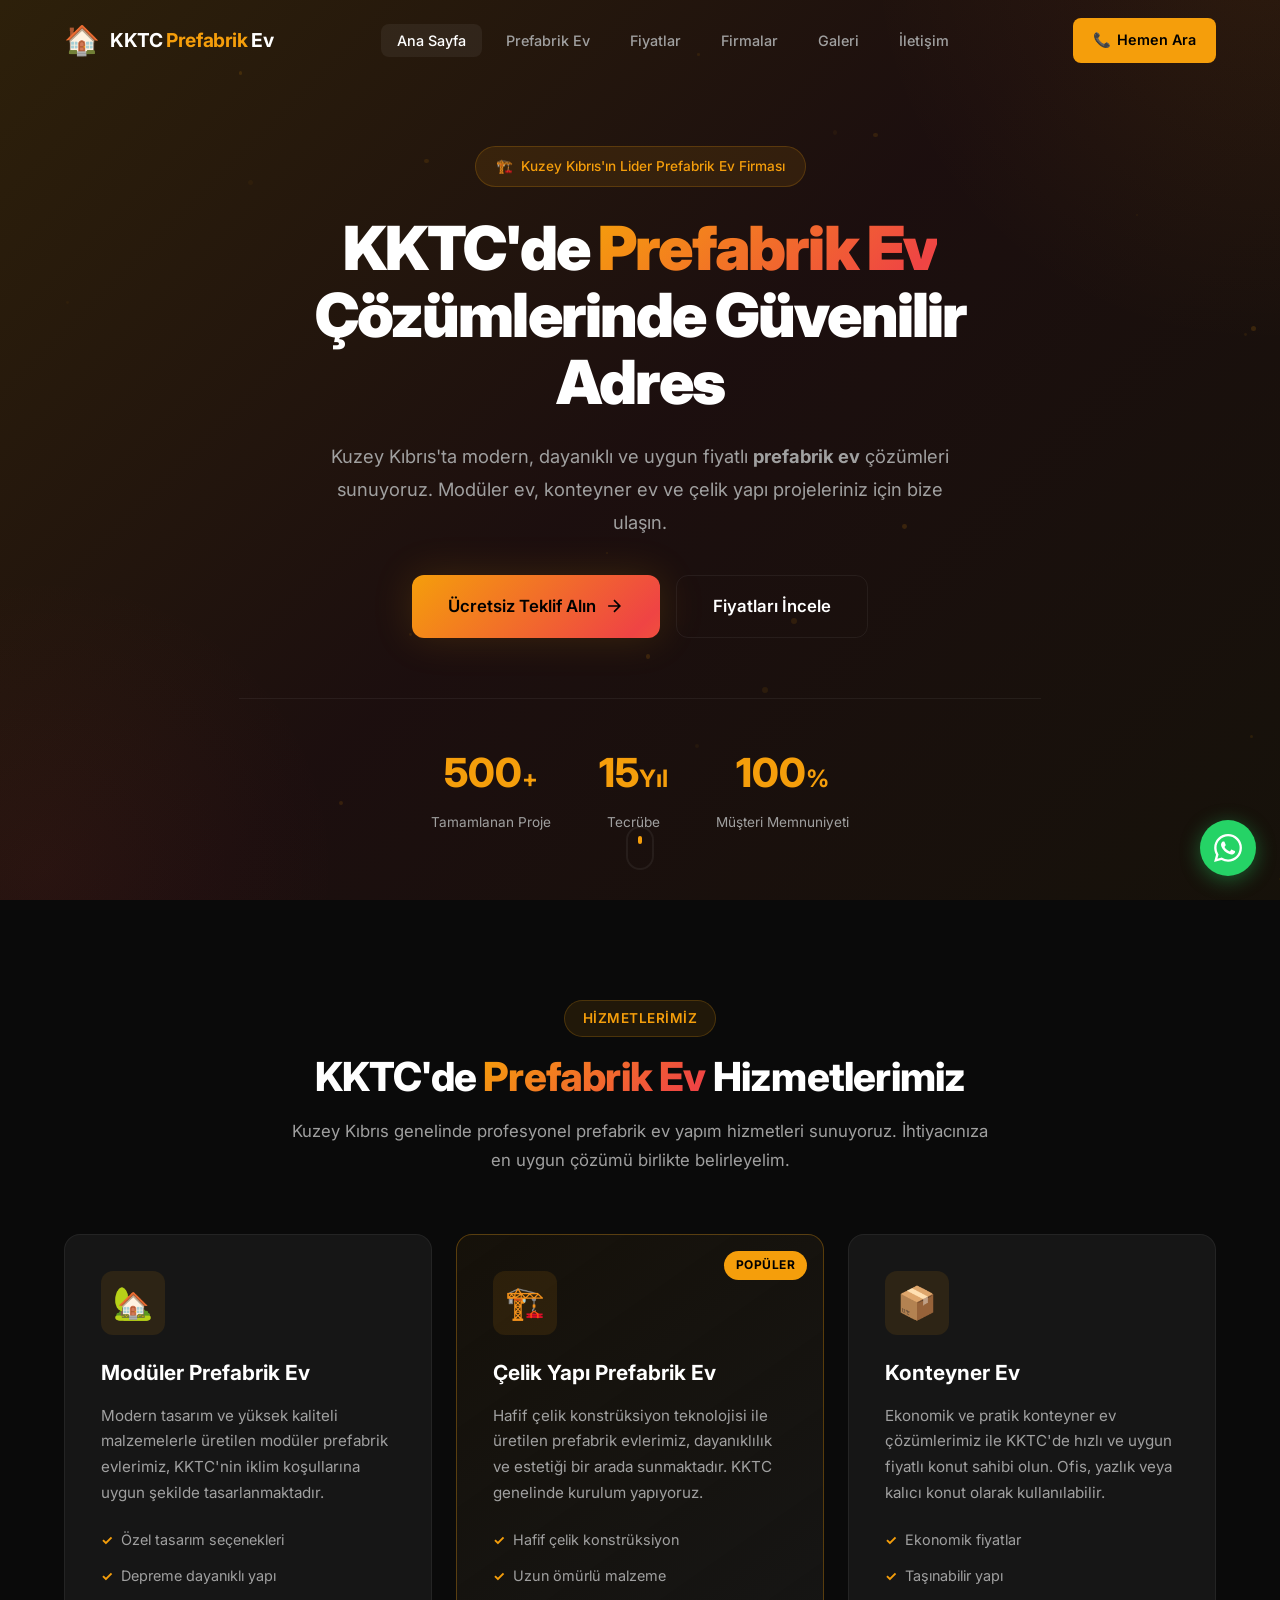
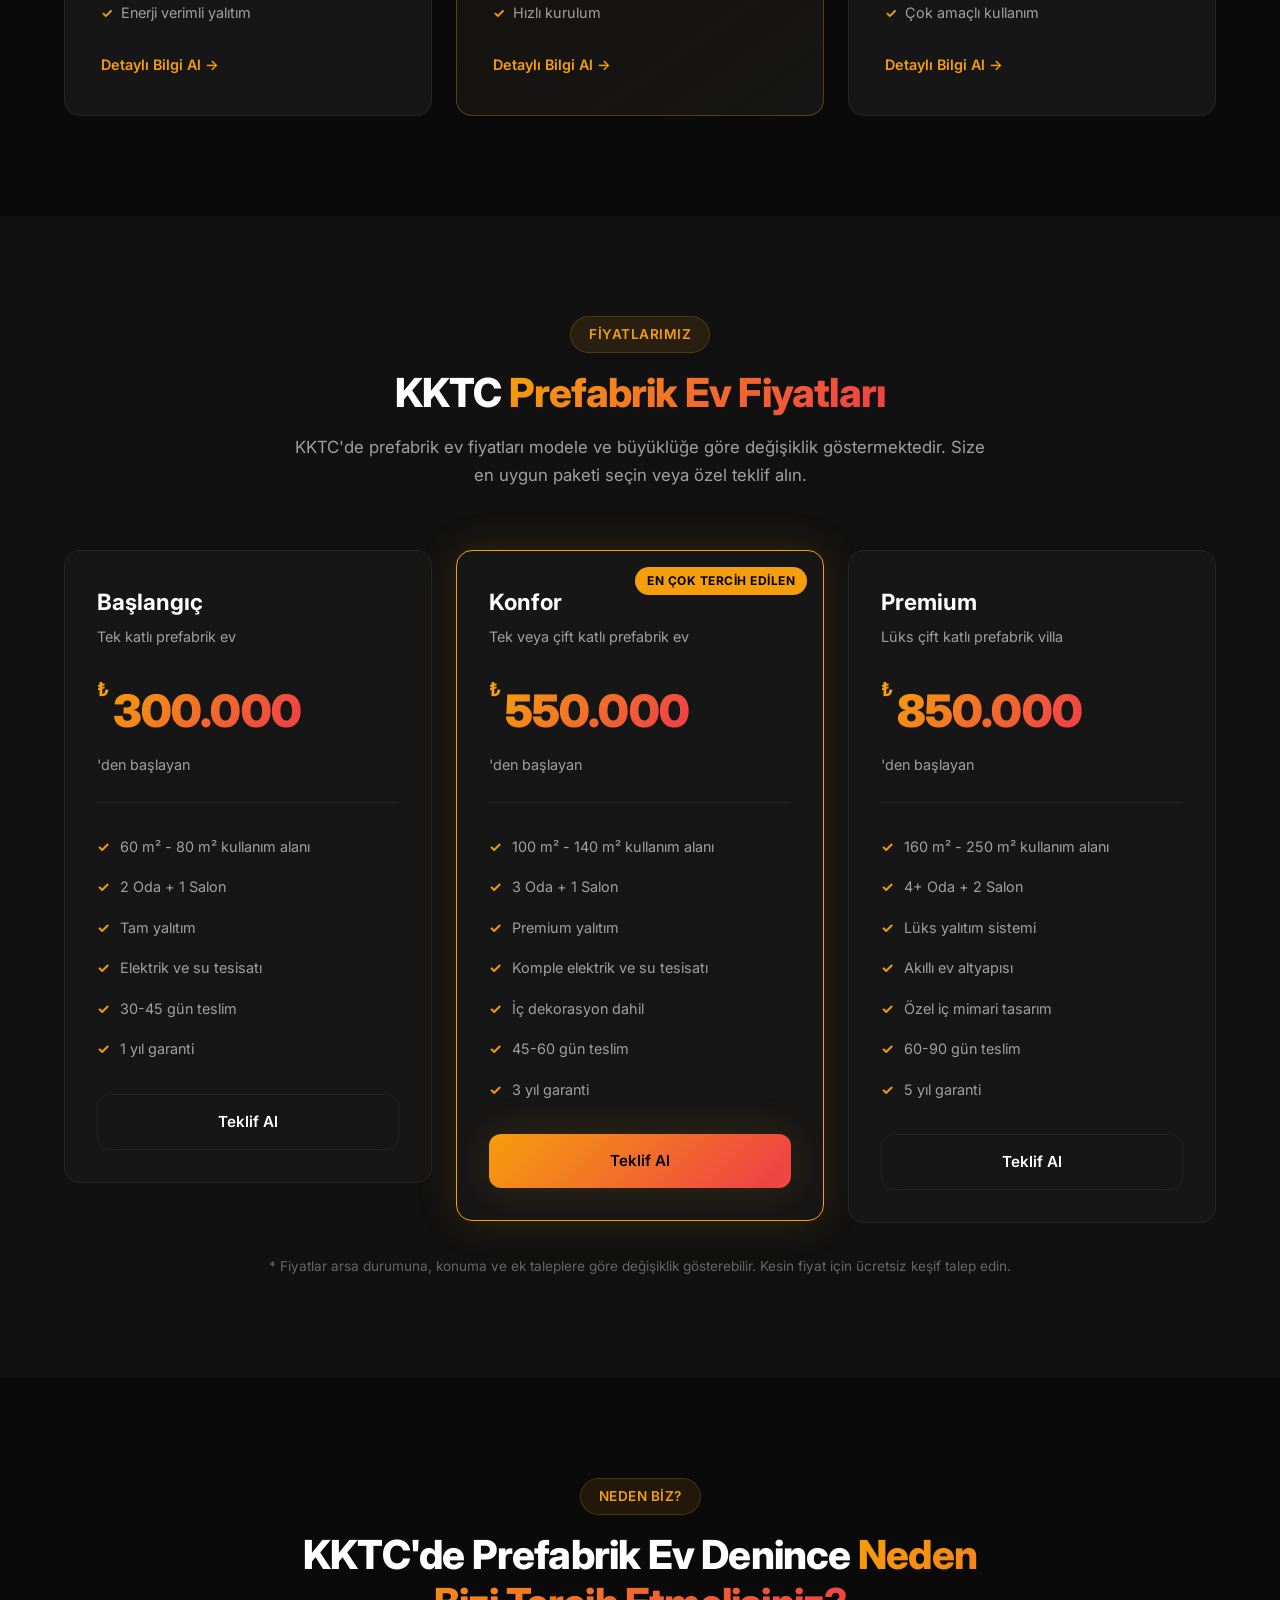
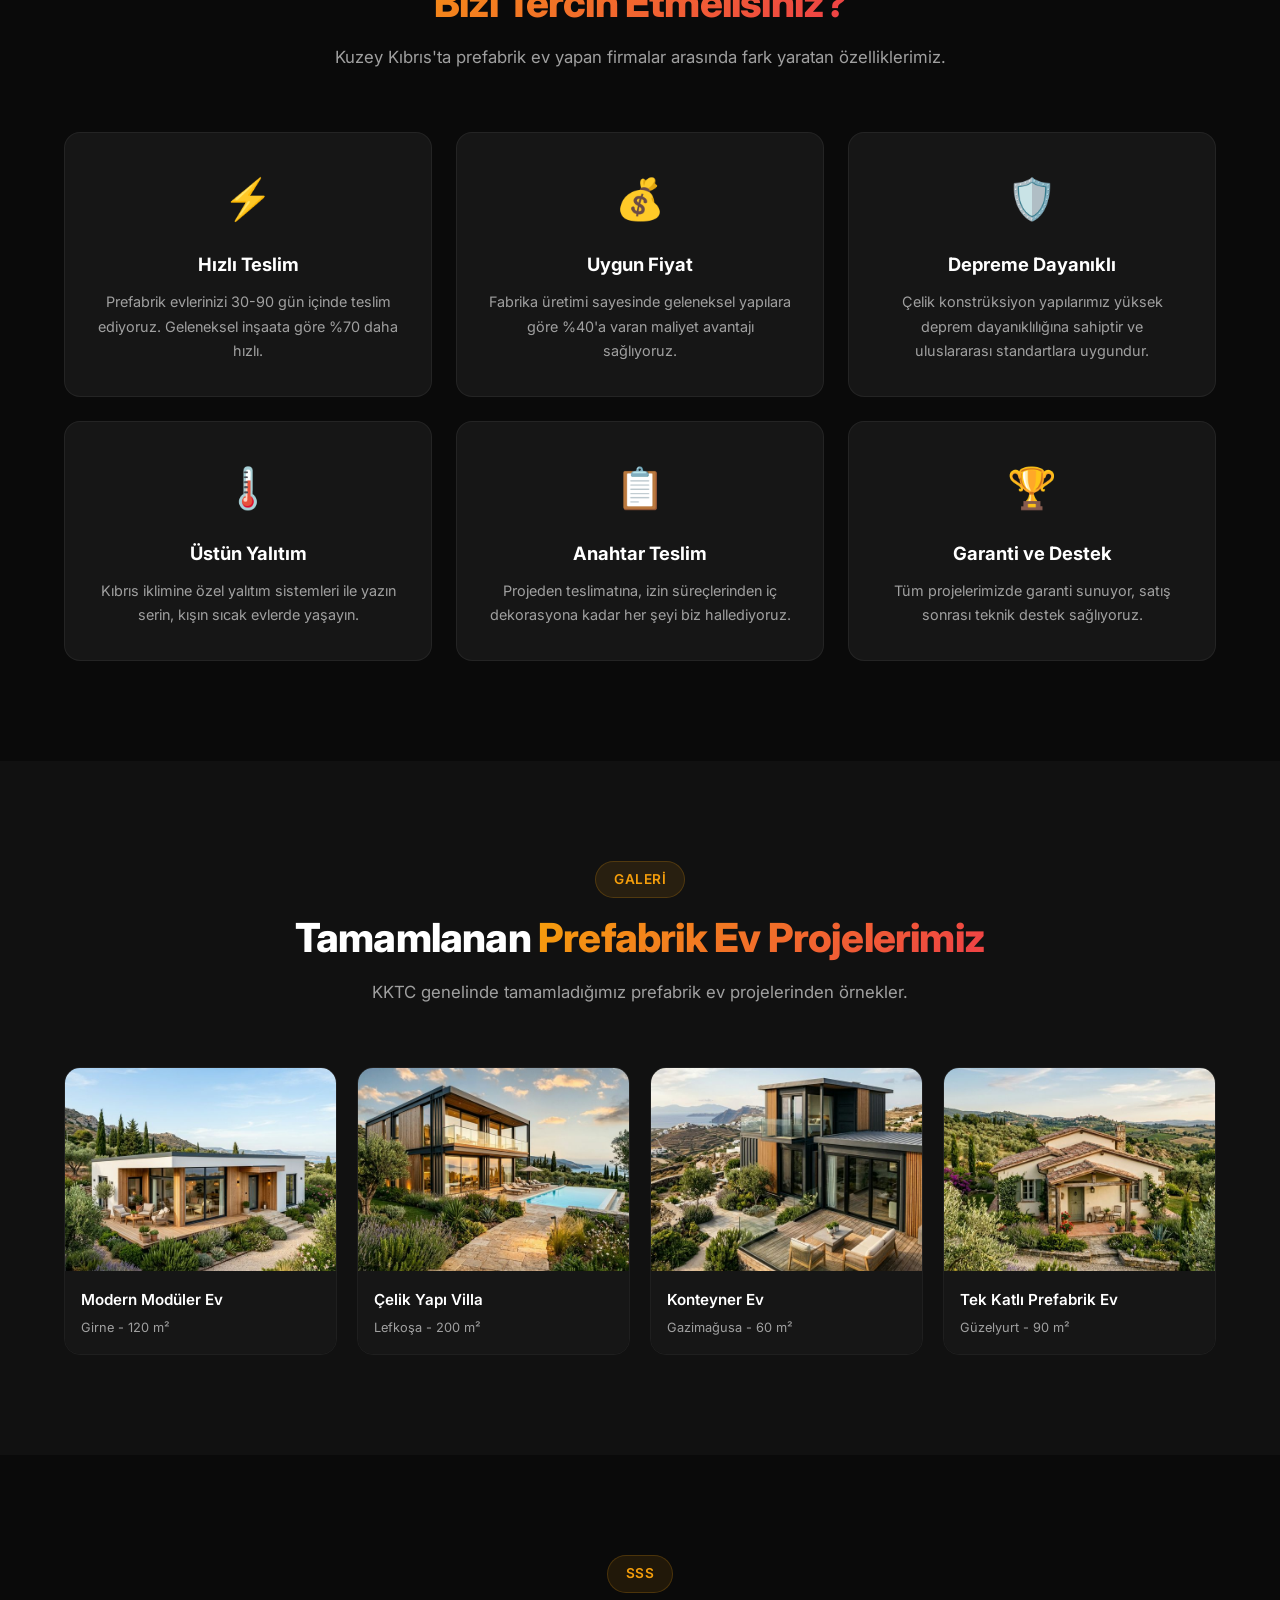
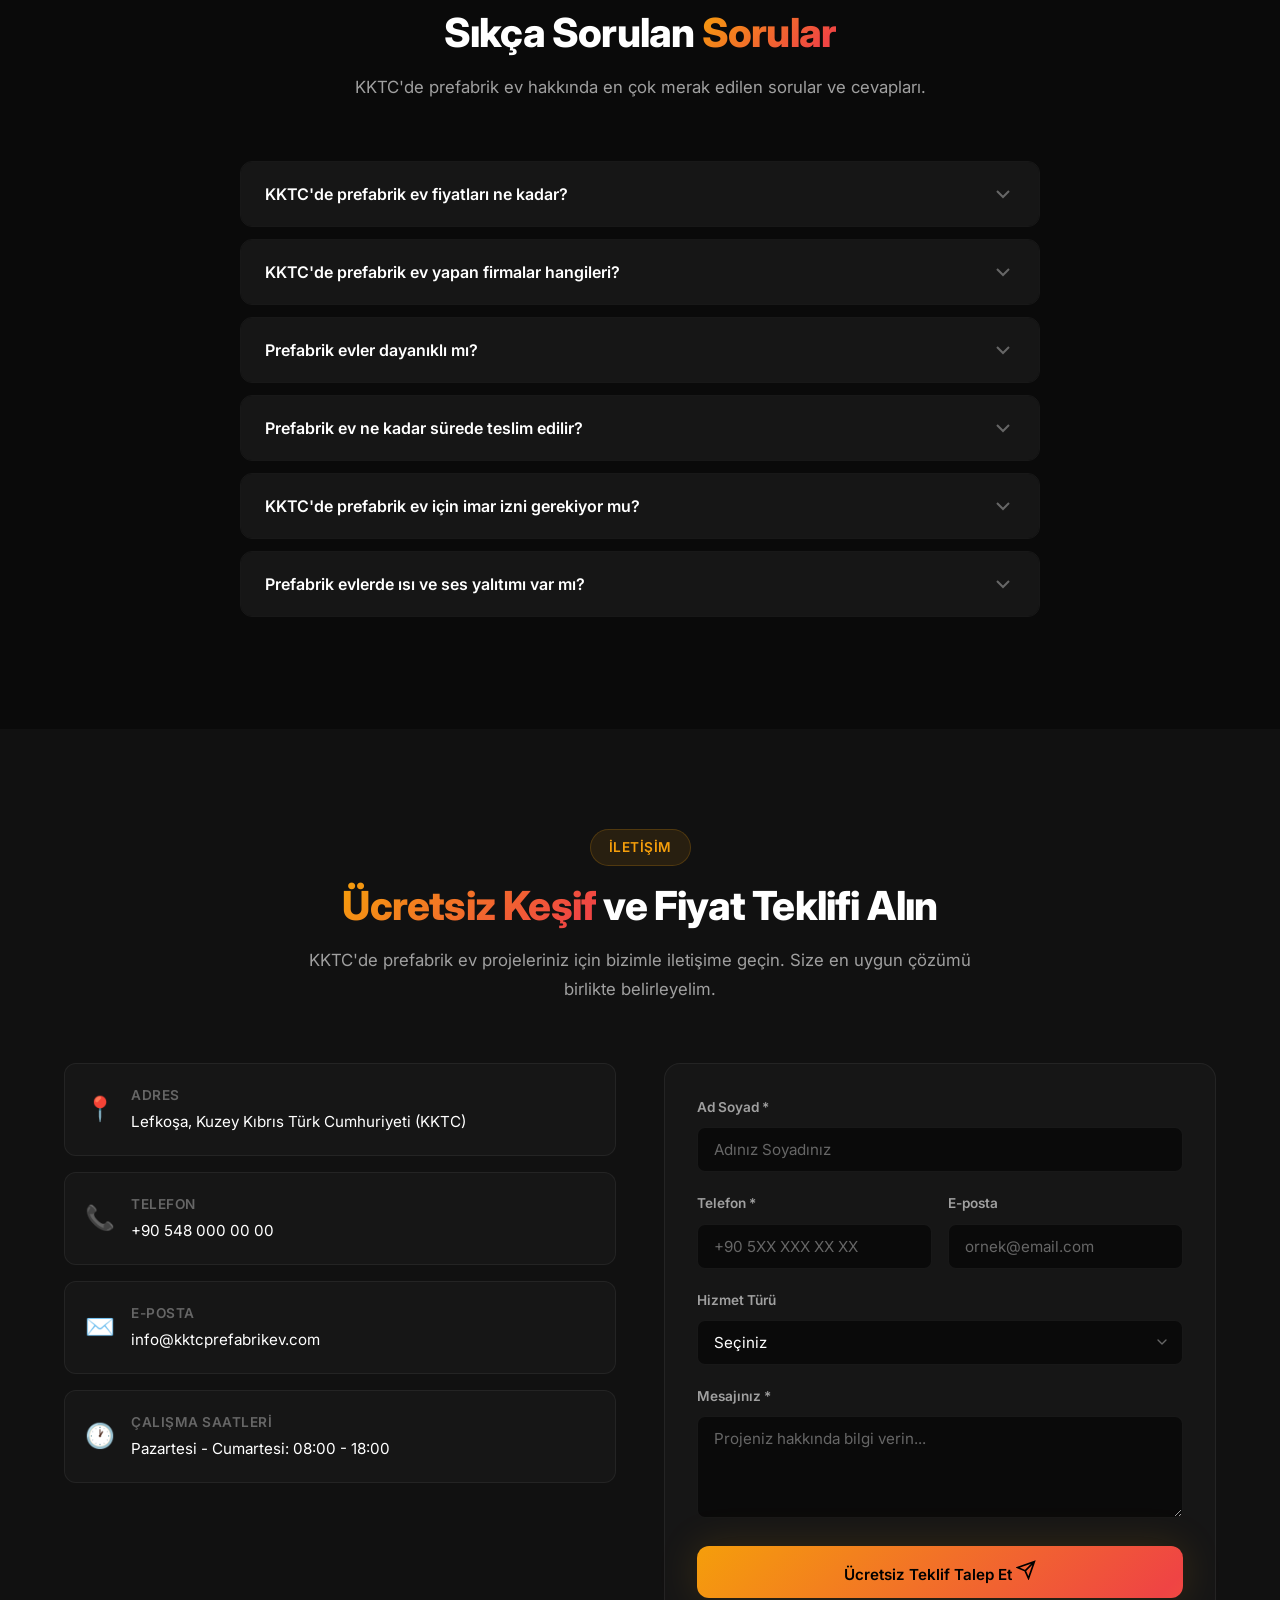
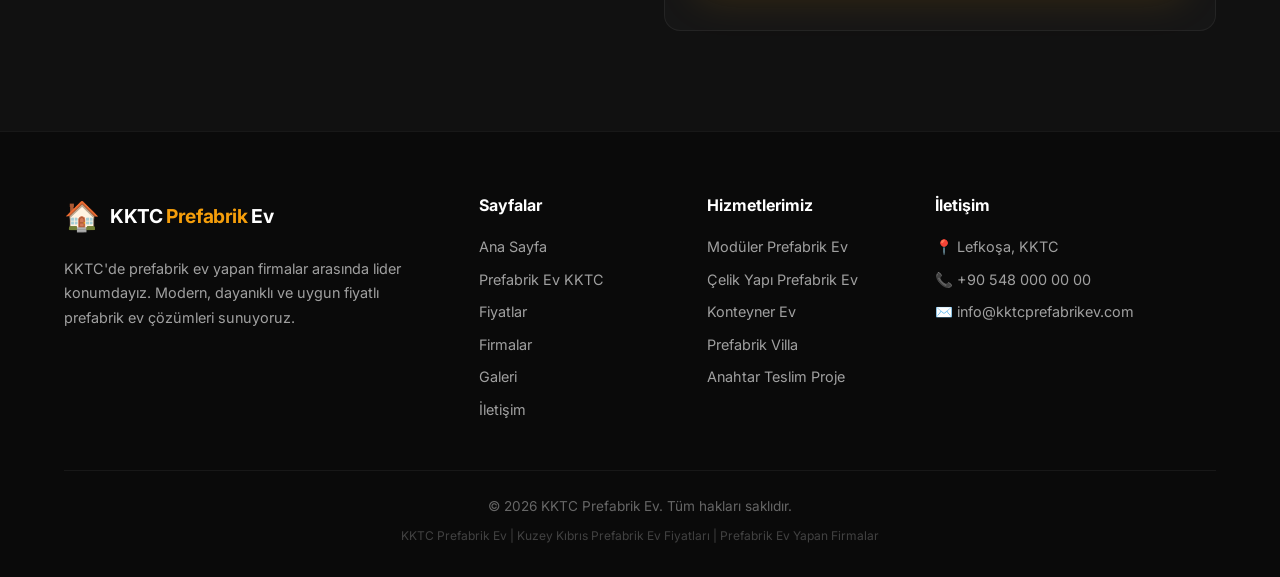
==== commit 437422dc: "Add files via upload" ====
--- a/index.html
+++ b/index.html
@@ -148,11 +148,10 @@
                 </a>
                 <ul class="nav-menu" id="nav-menu">
                     <li><a href="#anasayfa" class="nav-link active">Ana Sayfa</a></li>
-                    <li><a href="#hizmetler" class="nav-link">Hizmetlerimiz</a></li>
-                    <li><a href="#fiyatlar" class="nav-link">Fiyatlar</a></li>
-                    <li><a href="#neden-biz" class="nav-link">Neden Biz</a></li>
+                    <li><a href="prefabrik-ev-kktc/index.html" class="nav-link">Prefabrik Ev</a></li>
+                    <li><a href="kktc-prefabrik-ev-fiyatlari/index.html" class="nav-link">Fiyatlar</a></li>
+                    <li><a href="kktc-prefabrik-ev-yapan-firmalar/index.html" class="nav-link">Firmalar</a></li>
                     <li><a href="#galeri" class="nav-link">Galeri</a></li>
-                    <li><a href="#sss" class="nav-link">SSS</a></li>
                     <li><a href="#iletisim" class="nav-link">İletişim</a></li>
                 </ul>
                 <a href="tel:+905480000000" class="nav-cta" id="nav-cta">
@@ -598,13 +597,13 @@
                     <p>KKTC'de prefabrik ev yapan firmalar arasında lider konumdayız. Modern, dayanıklı ve uygun fiyatlı prefabrik ev çözümleri sunuyoruz.</p>
                 </div>
                 <div class="footer-links">
-                    <h4>Hızlı Bağlantılar</h4>
+                    <h4>Sayfalar</h4>
                     <ul>
                         <li><a href="#anasayfa">Ana Sayfa</a></li>
-                        <li><a href="#hizmetler">Hizmetlerimiz</a></li>
-                        <li><a href="#fiyatlar">Fiyatlar</a></li>
+                        <li><a href="prefabrik-ev-kktc/index.html">Prefabrik Ev KKTC</a></li>
+                        <li><a href="kktc-prefabrik-ev-fiyatlari/index.html">Fiyatlar</a></li>
+                        <li><a href="kktc-prefabrik-ev-yapan-firmalar/index.html">Firmalar</a></li>
                         <li><a href="#galeri">Galeri</a></li>
-                        <li><a href="#sss">SSS</a></li>
                         <li><a href="#iletisim">İletişim</a></li>
                     </ul>
                 </div>
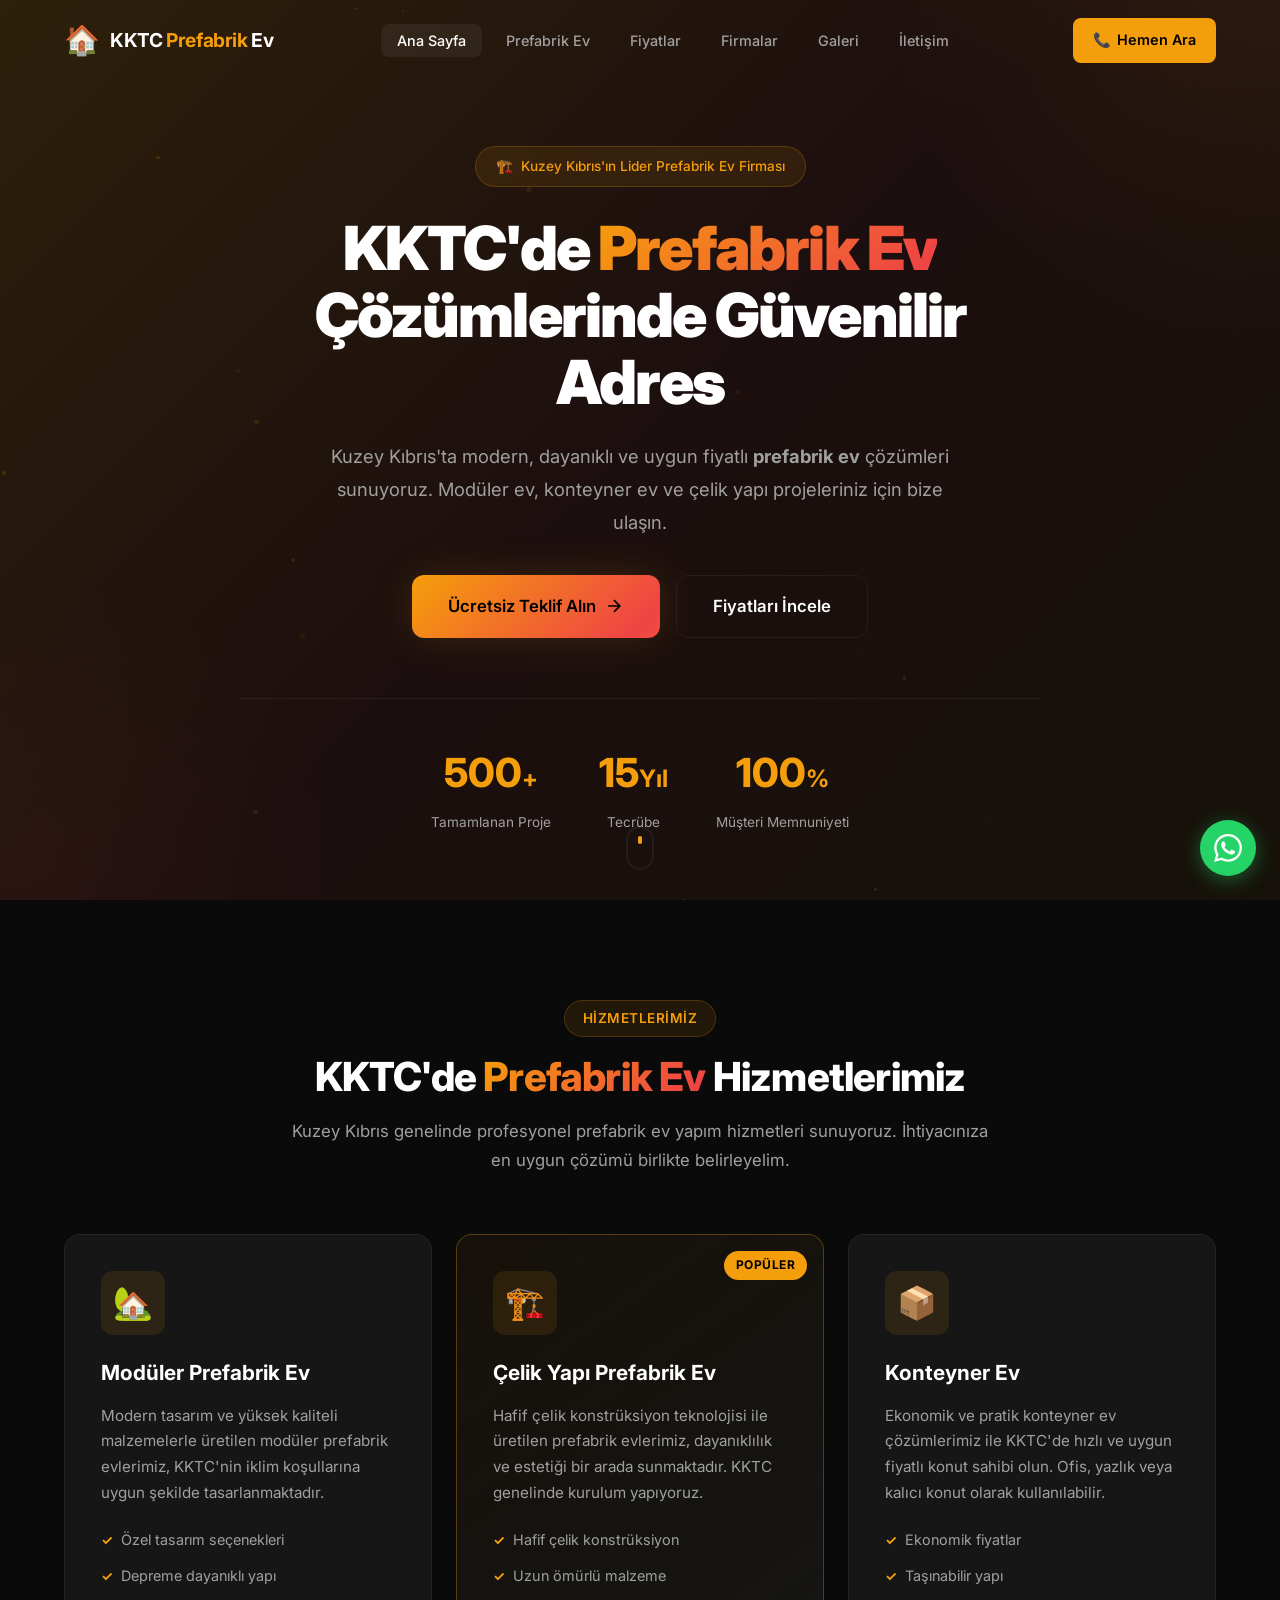
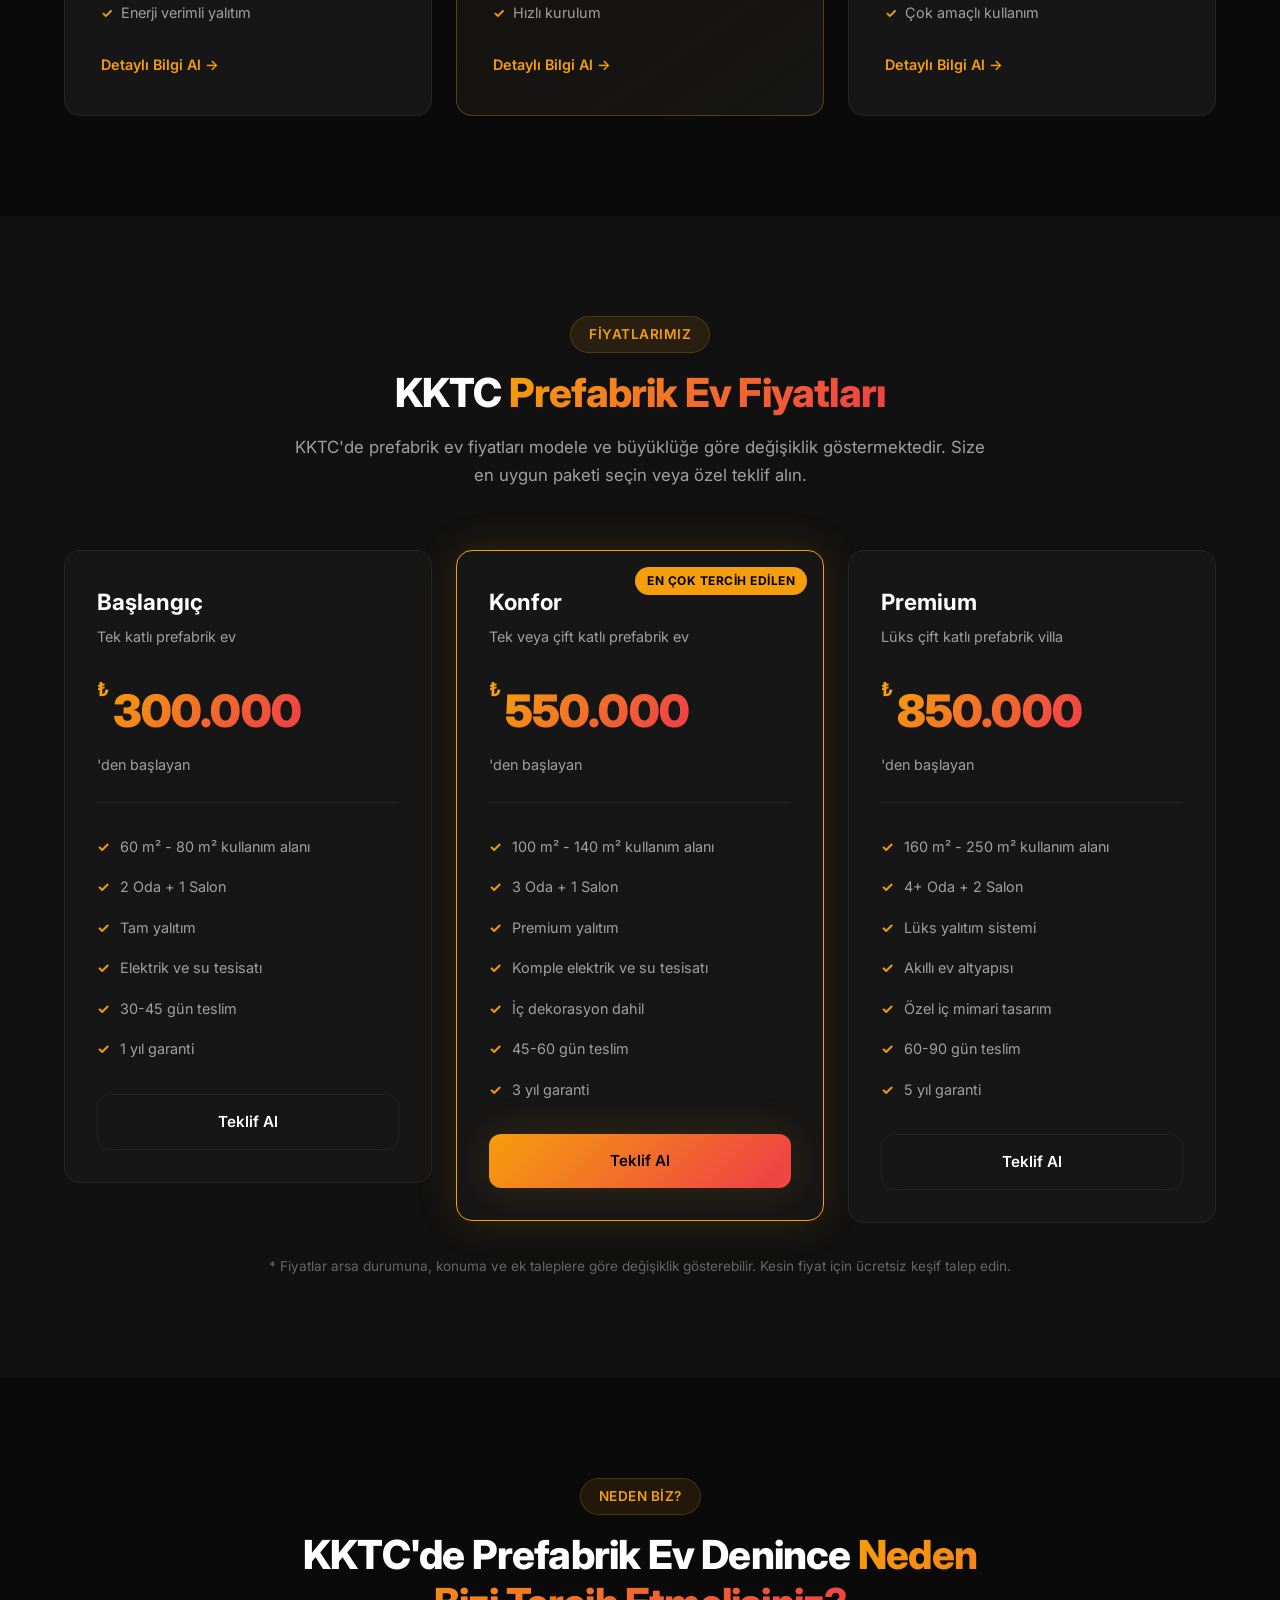
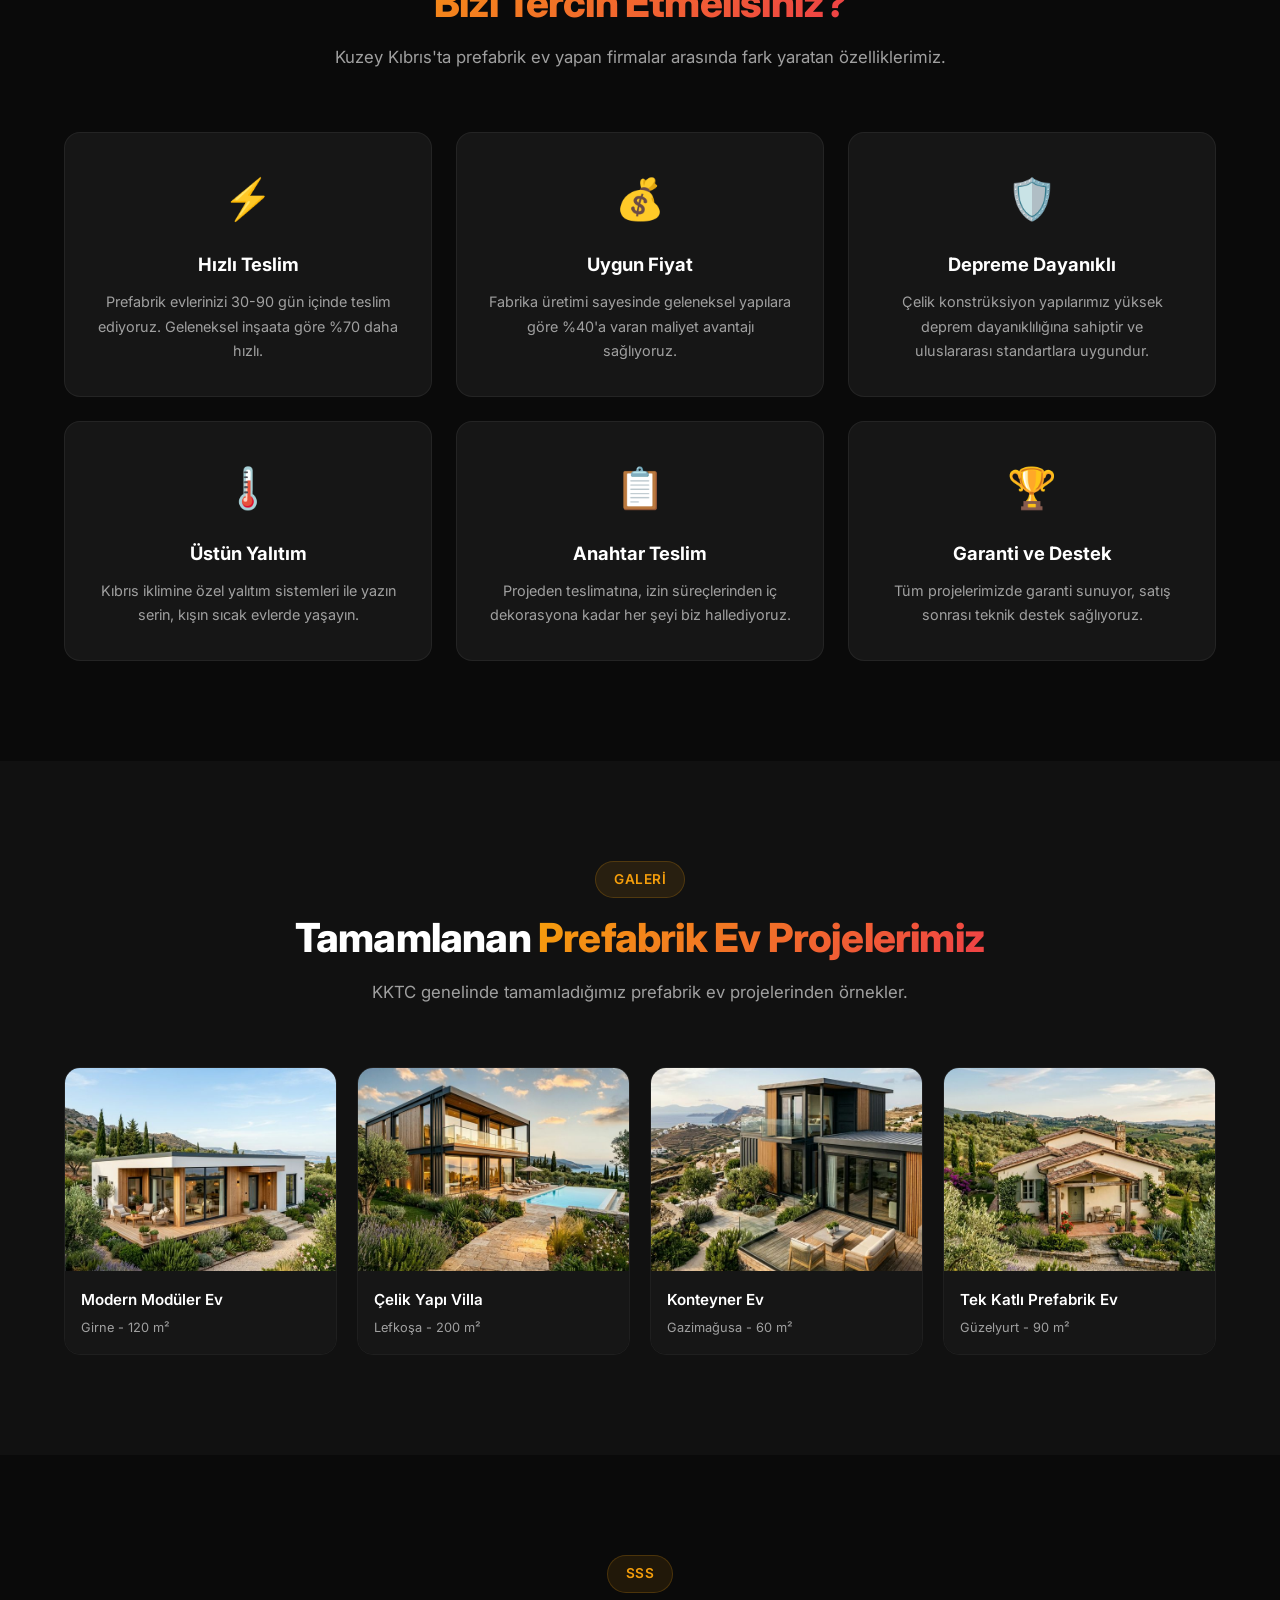
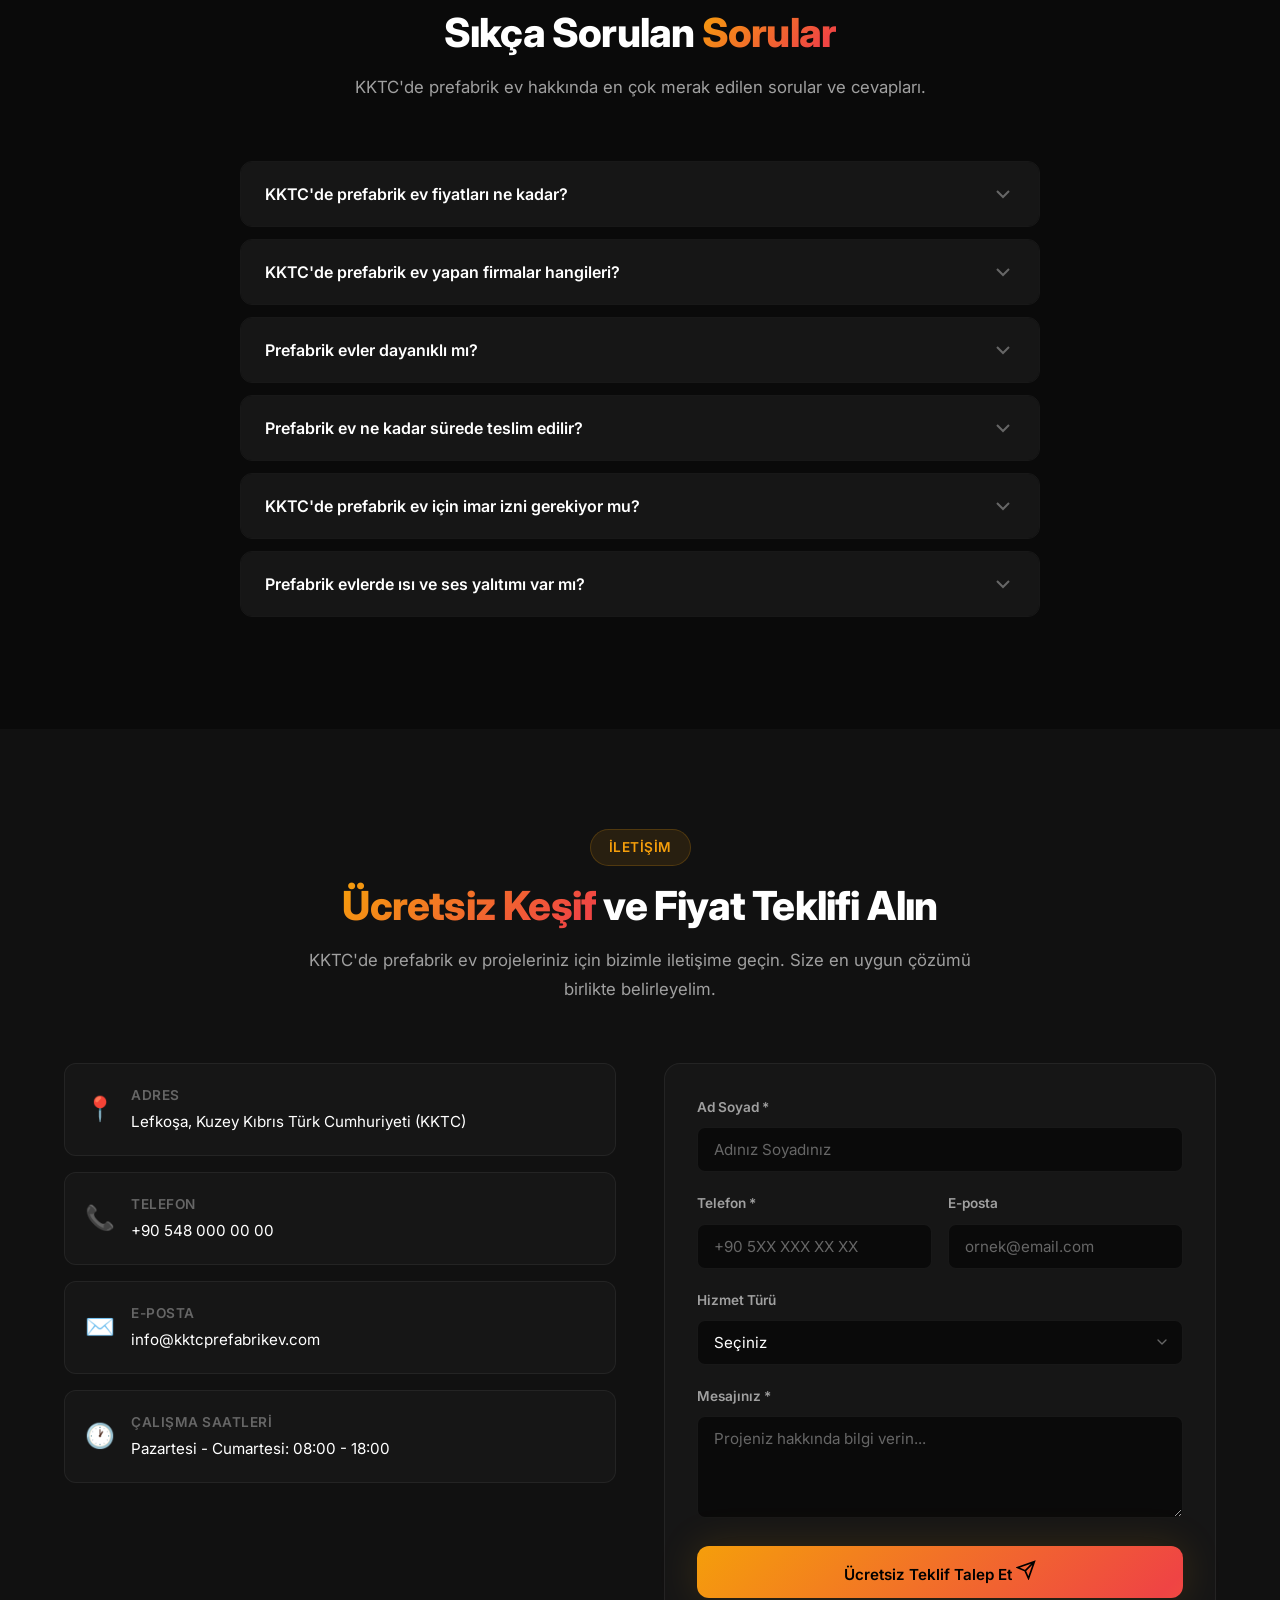
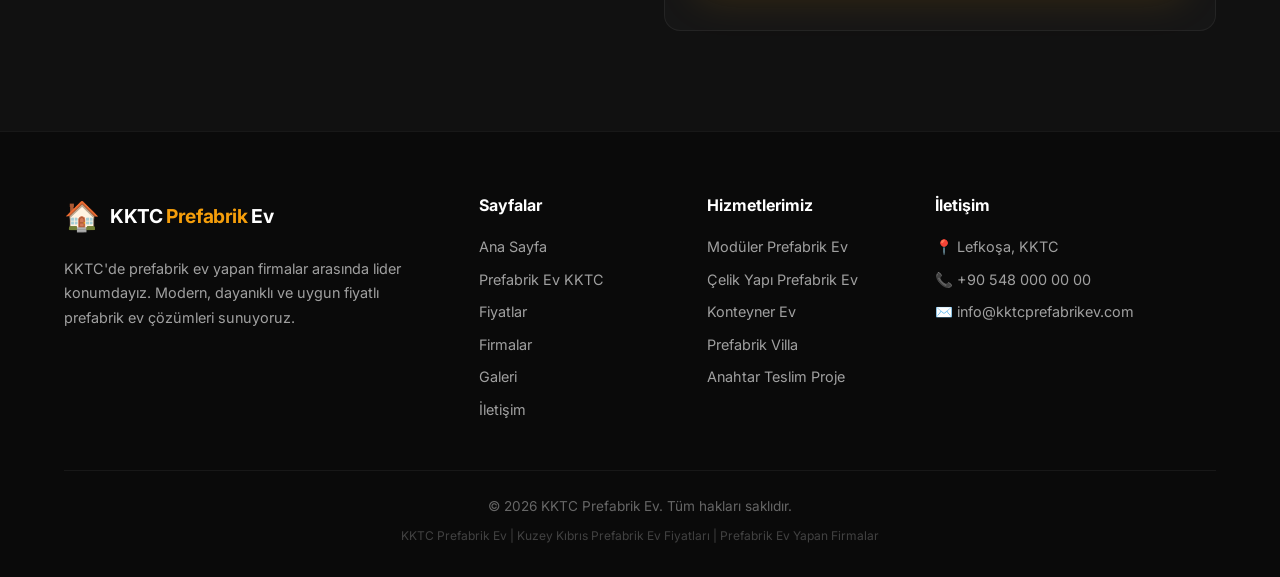
==== commit db882add: "Add files via upload" ====
--- a/index.html
+++ b/index.html
@@ -147,7 +147,7 @@
                     <span class="logo-text">KKTC <span class="logo-highlight">Prefabrik</span> Ev</span>
                 </a>
                 <ul class="nav-menu" id="nav-menu">
-                    <li><a href="#anasayfa" class="nav-link active">Ana Sayfa</a></li>
+                    <li><a href="#anasayfa" class="nav-link">Ana Sayfa</a></li>
                     <li><a href="prefabrik-ev-kktc/index.html" class="nav-link">Prefabrik Ev</a></li>
                     <li><a href="kktc-prefabrik-ev-fiyatlari/index.html" class="nav-link">Fiyatlar</a></li>
                     <li><a href="kktc-prefabrik-ev-yapan-firmalar/index.html" class="nav-link">Firmalar</a></li>
